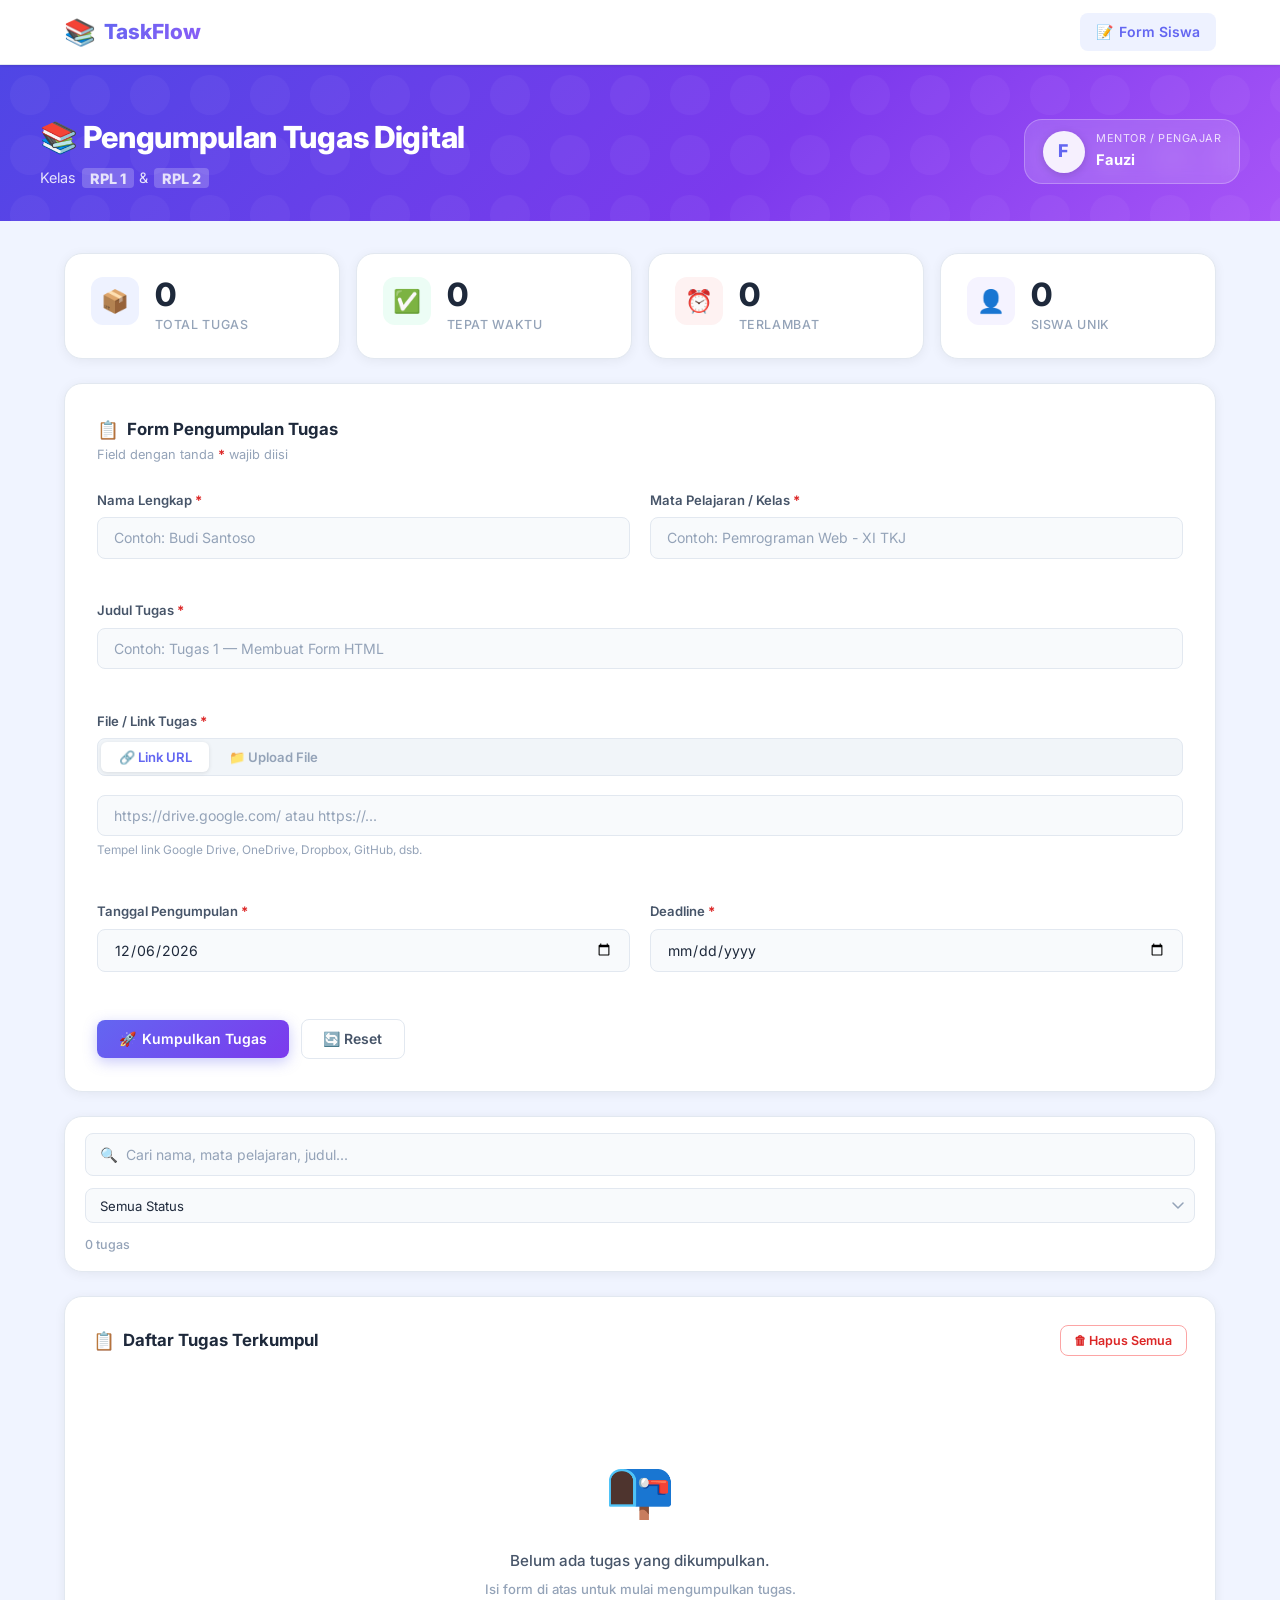
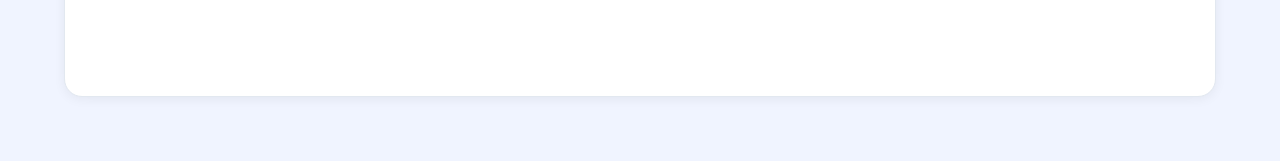
==== index.html @ 6d30ee7e "gas" ====
<!DOCTYPE html>
<html lang="id">
<head>
    <meta charset="UTF-8" />
    <meta http-equiv="X-UA-Compatible" content="IE=edge" />
    <meta name="viewport" content="width=device-width, initial-scale=1.0" />
    <title>TaskFlow — Pengumpulan Tugas RPL 1 &amp; RPL 2</title>
    <meta name="description" content="Sistem pengumpulan tugas digital Kelas RPL 1 dan RPL 2. Mentor: Fauzi." />
    <link rel="preconnect" href="https://fonts.googleapis.com" />
    <link rel="preconnect" href="https://fonts.gstatic.com" crossorigin />
    <link href="https://fonts.googleapis.com/css2?family=Inter:wght@400;500;600;700;800&display=swap" rel="stylesheet" />
    <link rel="stylesheet" href="style.css" />
</head>
<body>

    <!-- TOP NAVIGATION -->
    <nav class="topnav">
        <div class="topnav-inner">
            <a href="index.html" class="nav-logo">
                <span class="nav-logo-icon">📚</span>
                <span class="nav-logo-text">TaskFlow</span>
            </a>
            <div class="nav-links">
                <a href="index.html" class="nav-link active" id="navStudent">
                    📝 <span class="nav-text">Form Siswa</span>
                </a>
            </div>
        </div>
    </nav>

    <!-- PAGE HEADER -->
    <div class="page-header">
        <div class="page-header-inner">
            <div class="page-header-top">
                <div>
                    <h1>📚 Pengumpulan Tugas Digital</h1>
                    <p class="page-header-class">Kelas <strong>RPL 1</strong> &amp; <strong>RPL 2</strong></p>
                </div>
                <div class="mentor-chip">
                    <div class="mentor-avatar">F</div>
                    <div class="mentor-info">
                        <div class="mentor-label">Mentor / Pengajar</div>
                        <div class="mentor-name">Fauzi</div>
                    </div>
                </div>
            </div>
        </div>
    </div>

    <main class="container">

        <!-- SIGNATURE DISPLAY (if mentor has signed) -->
        <div class="sig-notice-card" id="sigNoticeCard" style="display:none;">
            <div class="sig-notice-left">
                <span class="sig-notice-icon">✍️</span>
                <div>
                    <div class="sig-notice-title">Tanda Tangan Mentor Tersedia</div>
                    <div class="sig-notice-sub">Fauzi — Mentor Kelas RPL 1 &amp; RPL 2</div>
                </div>
            </div>
            <button class="btn btn-outline btn-sm" id="btnViewSig">Lihat Tanda Tangan</button>
        </div>

        <!-- SIGNATURE MODAL (student view) -->
        <div class="modal-overlay" id="sigModalOverlay" aria-hidden="true">
            <div class="modal sig-modal">
                <div class="modal-icon">✍️</div>
                <h3>Tanda Tangan Mentor</h3>
                <p class="sig-mentor-label">Fauzi &mdash; Mentor Kelas RPL 1 &amp; RPL 2</p>
                <div class="sig-display-wrap">
                    <img id="sigDisplayImg" src="" alt="Tanda Tangan Fauzi" class="sig-display-img" />
                </div>
                <button class="btn btn-ghost" id="btnCloseSigModal" style="margin-top:1rem;">Tutup</button>
            </div>
        </div>

        <!-- STATS BAR -->
        <div class="stats-grid" id="statsGrid">
            <div class="stat-card blue">
                <div class="stat-icon-wrap">📦</div>
                <div class="stat-body">
                    <div class="stat-number" id="statTotal">0</div>
                    <div class="stat-label">Total Tugas</div>
                </div>
            </div>
            <div class="stat-card green">
                <div class="stat-icon-wrap">✅</div>
                <div class="stat-body">
                    <div class="stat-number" id="statTepat">0</div>
                    <div class="stat-label">Tepat Waktu</div>
                </div>
            </div>
            <div class="stat-card red">
                <div class="stat-icon-wrap">⏰</div>
                <div class="stat-body">
                    <div class="stat-number" id="statTerlambat">0</div>
                    <div class="stat-label">Terlambat</div>
                </div>
            </div>
            <div class="stat-card purple">
                <div class="stat-icon-wrap">👤</div>
                <div class="stat-body">
                    <div class="stat-number" id="statSiswa">0</div>
                    <div class="stat-label">Siswa Unik</div>
                </div>
            </div>
        </div>

        <!-- FORM SECTION -->
        <section class="card form-section">
            <div class="section-header">
                <div>
                    <h2 class="card-title"><span class="icon">📋</span> Form Pengumpulan Tugas</h2>
                    <p>Field dengan tanda <span class="required-mark">*</span> wajib diisi</p>
                </div>
            </div>

            <form id="taskForm" novalidate>
                <input type="hidden" id="editId" value="" />

                <div class="form-grid">
                    <div class="form-group">
                        <label for="inputName">Nama Lengkap <span class="required-mark">*</span></label>
                        <input type="text" id="inputName" placeholder="Contoh: Budi Santoso" autocomplete="off" />
                        <span class="field-error" id="errName"></span>
                    </div>
                    <div class="form-group">
                        <label for="inputSubject">Mata Pelajaran / Kelas <span class="required-mark">*</span></label>
                        <input type="text" id="inputSubject" placeholder="Contoh: Pemrograman Web - XI TKJ" autocomplete="off" />
                        <span class="field-error" id="errSubject"></span>
                    </div>
                    <div class="form-group span-2">
                        <label for="inputTitle">Judul Tugas <span class="required-mark">*</span></label>
                        <input type="text" id="inputTitle" placeholder="Contoh: Tugas 1 — Membuat Form HTML" autocomplete="off" />
                        <span class="field-error" id="errTitle"></span>
                    </div>
                    <div class="form-group span-2">
                        <label>File / Link Tugas <span class="required-mark">*</span></label>

                        <!-- Toggle: URL / Upload -->
                        <div class="submit-type-toggle">
                            <button type="button" class="type-btn active" id="typeBtnUrl" data-type="url">
                                🔗 Link URL
                            </button>
                            <button type="button" class="type-btn" id="typeBtnFile" data-type="file">
                                📁 Upload File
                            </button>
                        </div>

                        <!-- URL input -->
                        <div id="urlInputWrap">
                            <input type="url" id="inputLink" placeholder="https://drive.google.com/ atau https://..." autocomplete="off" />
                            <p class="input-hint">Tempel link Google Drive, OneDrive, Dropbox, GitHub, dsb.</p>
                        </div>

                        <!-- File Upload input -->
                        <div id="fileInputWrap" style="display:none;">
                            <div class="dropzone" id="dropzone">
                                <div class="dropzone-icon" id="dropzoneIcon">📂</div>
                                <div class="dropzone-text" id="dropzoneText">
                                    <strong>Klik untuk pilih file</strong> atau seret file ke sini
                                </div>
                                <div class="dropzone-sub" id="dropzoneSub">
                                    PDF, Word, Excel, PPT, gambar, ZIP &amp; lainnya • Maks. 4 MB
                                </div>
                                <input type="file" id="fileInput"
                                    accept=".pdf,.doc,.docx,.xls,.xlsx,.ppt,.pptx,.txt,.csv,.zip,.rar,.7z,.jpg,.jpeg,.png,.gif,.webp,.svg"
                                    style="display:none;" />
                            </div>
                            <!-- File preview card -->
                            <div class="file-preview" id="filePreview" style="display:none;">
                                <div class="file-prev-icon" id="filePrevIcon">📄</div>
                                <div class="file-prev-body">
                                    <div class="file-prev-name" id="filePrevName"></div>
                                    <div class="file-prev-meta" id="filePrevMeta"></div>
                                </div>
                                <button type="button" class="file-prev-remove" id="btnRemoveFile" title="Hapus file">✕</button>
                            </div>
                        </div>

                        <span class="field-error" id="errLink"></span>
                    </div>
                    <div class="form-group">
                        <label for="inputDate">Tanggal Pengumpulan <span class="required-mark">*</span></label>
                        <input type="date" id="inputDate" />
                        <span class="field-error" id="errDate"></span>
                    </div>
                    <div class="form-group">
                        <label for="inputDeadline">Deadline <span class="required-mark">*</span></label>
                        <input type="date" id="inputDeadline" />
                        <span class="field-error" id="errDeadline"></span>
                    </div>
                </div>

                <div class="form-actions">
                    <button type="submit" class="btn btn-primary" id="btnSubmit">
                        🚀 <span id="btnLabel">Kumpulkan Tugas</span>
                    </button>
                    <button type="button" class="btn btn-danger-outline" id="btnCancel" style="display:none;">
                        ✕ Batal Edit
                    </button>
                    <button type="reset" class="btn btn-ghost" id="btnReset">🔄 Reset</button>
                </div>
            </form>
        </section>

        <!-- SEARCH & FILTER -->
        <div class="search-filter-bar">
            <div class="search-wrapper">
                <span class="search-icon">🔍</span>
                <input type="text" id="searchInput" placeholder="Cari nama, mata pelajaran, judul..." />
                <button class="btn-clear" id="btnClearSearch">✕</button>
            </div>
            <select class="filter-select" id="filterStatus">
                <option value="">Semua Status</option>
                <option value="tepat">✅ Tepat Waktu</option>
                <option value="terlambat">⏰ Terlambat</option>
            </select>
            <span class="result-count" id="resultCount">0 tugas</span>
        </div>

        <!-- TASK LIST -->
        <section class="card" style="padding: 1.75rem;">
            <div class="section-header">
                <div>
                    <h2 class="card-title"><span class="icon">📋</span> Daftar Tugas Terkumpul</h2>
                </div>
                <div style="display:flex;gap:0.5rem;align-items:center;">
                    <button class="btn btn-danger-outline btn-sm" id="btnClearAll">🗑 Hapus Semua</button>
                </div>
            </div>

            <div class="table-wrapper">
                <table id="taskTable">
                    <thead>
                        <tr>
                            <th>#</th>
                            <th data-sort="name">Nama ↕</th>
                            <th data-sort="subject">Mata Pelajaran ↕</th>
                            <th data-sort="title">Judul Tugas</th>
                            <th>Link</th>
                            <th data-sort="date">Tgl. Kumpul ↕</th>
                            <th data-sort="deadline">Deadline ↕</th>
                            <th data-sort="status">Status ↕</th>
                            <th>Aksi</th>
                        </tr>
                    </thead>
                    <tbody id="taskBody"></tbody>
                </table>
                <div class="empty-state" id="emptyState" style="display:none;">
                    <div class="empty-icon">📭</div>
                    <p>Belum ada tugas yang dikumpulkan.</p>
                    <p class="empty-sub">Isi form di atas untuk mulai mengumpulkan tugas.</p>
                </div>
            </div>
        </section>

    </main>

    <!-- TOAST -->
    <div id="toastContainer" class="toast-container" role="alert" aria-live="polite"></div>

    <!-- MODAL DELETE -->
    <div class="modal-overlay" id="modalOverlay" aria-hidden="true">
        <div class="modal">
            <div class="modal-icon">⚠️</div>
            <h3>Konfirmasi Hapus</h3>
            <p id="modalMessage">Data ini akan dihapus permanen dan tidak bisa dikembalikan.</p>
            <div class="modal-actions">
                <button class="btn btn-danger" id="btnConfirmDelete">Ya, Hapus</button>
                <button class="btn btn-ghost" id="btnCancelDelete">Batal</button>
            </div>
        </div>
    </div>

    <script src="script.js"></script>
</body>
</html>
---- style.css ----
/* =============================================
   TaskFlow — style.css
   Professional Light Theme Design System
   ============================================= */

/* ---- CSS VARIABLES ---- */
:root {
    /* Backgrounds */
    --bg-base:        #f0f4ff;
    --bg-card:        #ffffff;
    --bg-card-hover:  #f8faff;
    --bg-sidebar:     #1e1b4b;

    /* Borders */
    --border:         #e2e8f0;
    --border-focus:   #6366f1;

    /* Accent */
    --accent:         #6366f1;
    --accent-light:   #818cf8;
    --accent-dark:    #4338ca;
    --accent-bg:      #eef2ff;
    --accent-glow:    rgba(99, 102, 241, 0.2);

    /* Semantic */
    --success:        #059669;
    --success-bg:     #ecfdf5;
    --success-border: #6ee7b7;
    --danger:         #dc2626;
    --danger-bg:      #fef2f2;
    --danger-border:  #fca5a5;
    --warning:        #d97706;
    --warning-bg:     #fffbeb;
    --warning-border: #fcd34d;
    --info:           #0284c7;
    --info-bg:        #eff6ff;

    /* Text */
    --text-primary:   #1e293b;
    --text-secondary: #475569;
    --text-muted:     #94a3b8;

    /* Radii */
    --radius-sm:  8px;
    --radius-md:  12px;
    --radius-lg:  18px;
    --radius-xl:  24px;

    /* Shadows */
    --shadow-sm:   0 1px 3px rgba(0,0,0,0.07), 0 1px 2px rgba(0,0,0,0.05);
    --shadow-md:   0 4px 16px rgba(99,102,241,0.08), 0 1px 4px rgba(0,0,0,0.06);
    --shadow-lg:   0 12px 40px rgba(99,102,241,0.12), 0 2px 8px rgba(0,0,0,0.06);
    --shadow-card: 0 2px 12px rgba(0,0,0,0.06);

    /* Transition */
    --transition: 0.22s cubic-bezier(0.4, 0, 0.2, 1);

    /* Font */
    --font: 'Inter', system-ui, sans-serif;
}

/* ---- RESET & BASE ---- */
*, *::before, *::after { box-sizing: border-box; margin: 0; padding: 0; }
html { scroll-behavior: smooth; }
body {
    font-family: var(--font);
    background: var(--bg-base);
    color: var(--text-primary);
    min-height: 100vh;
    overflow-x: hidden;
    line-height: 1.6;
}

/* =========================================
   SHARED NAV BAR
   ========================================= */
.topnav {
    background: #ffffff;
    border-bottom: 1px solid var(--border);
    box-shadow: var(--shadow-sm);
    position: sticky;
    top: 0;
    z-index: 100;
}
.topnav-inner {
    max-width: 1200px;
    margin: 0 auto;
    padding: 0 1.5rem;
    display: flex;
    align-items: center;
    justify-content: space-between;
    height: 64px;
}
.nav-logo {
    display: flex;
    align-items: center;
    gap: 0.5rem;
    text-decoration: none;
}
.nav-logo-icon { font-size: 1.6rem; }
.nav-logo-text {
    font-size: 1.3rem;
    font-weight: 800;
    background: linear-gradient(135deg, var(--accent), #8b5cf6);
    background-clip: text;
    -webkit-background-clip: text;
    -webkit-text-fill-color: transparent;
}
.nav-links { display: flex; gap: 0.25rem; }
.nav-link {
    display: inline-flex;
    align-items: center;
    gap: 0.4rem;
    padding: 0.5rem 1rem;
    border-radius: var(--radius-sm);
    font-size: 0.875rem;
    font-weight: 600;
    color: var(--text-secondary);
    text-decoration: none;
    transition: all var(--transition);
}
.nav-link:hover { background: var(--accent-bg); color: var(--accent); }
.nav-link.active { background: var(--accent-bg); color: var(--accent); }
.nav-badge {
    background: var(--accent);
    color: white;
    font-size: 0.65rem;
    font-weight: 700;
    padding: 0.1rem 0.4rem;
    border-radius: 99px;
    min-width: 18px;
    text-align: center;
}

/* =========================================
   PAGE HEADER
   ========================================= */
.page-header {
    background: linear-gradient(135deg, #4f46e5 0%, #7c3aed 60%, #a855f7 100%);
    padding: 3rem 1.5rem 2rem;
    color: white;
    position: relative;
    overflow: hidden;
}
.page-header::before {
    content: '';
    position: absolute;
    inset: 0;
    background: url("data:image/svg+xml,%3Csvg width='60' height='60' viewBox='0 0 60 60' xmlns='http://www.w3.org/2000/svg'%3E%3Cg fill='none' fill-rule='evenodd'%3E%3Cg fill='%23ffffff' fill-opacity='0.04'%3E%3Ccircle cx='30' cy='30' r='20'/%3E%3C/g%3E%3C/g%3E%3C/svg%3E");
    pointer-events: none;
}
.page-header-inner {
    max-width: 1200px;
    margin: 0 auto;
    position: relative;
    z-index: 1;
}
.page-header h1 {
    font-size: 1.9rem;
    font-weight: 800;
    margin-bottom: 0.3rem;
    letter-spacing: -0.3px;
}
.page-header p {
    opacity: 0.85;
    font-size: 0.9rem;
    font-weight: 400;
}

/* =========================================
   CONTAINER
   ========================================= */
.container {
    max-width: 1200px;
    margin: 0 auto;
    padding: 2rem 1.5rem 4rem;
    display: flex;
    flex-direction: column;
    gap: 1.5rem;
}

/* =========================================
   CARD
   ========================================= */
.card {
    background: var(--bg-card);
    border: 1px solid var(--border);
    border-radius: var(--radius-lg);
    box-shadow: var(--shadow-card);
    padding: 1.75rem;
    transition: box-shadow var(--transition);
}
.card:hover { box-shadow: var(--shadow-md); }

.card-header {
    display: flex;
    align-items: center;
    justify-content: space-between;
    flex-wrap: wrap;
    gap: 0.75rem;
    margin-bottom: 1.5rem;
}
.card-title {
    display: flex;
    align-items: center;
    gap: 0.5rem;
    font-size: 1rem;
    font-weight: 700;
    color: var(--text-primary);
}
.card-title .icon { font-size: 1.1rem; }
.card-subtitle {
    font-size: 0.78rem;
    color: var(--text-muted);
    margin-top: 0.1rem;
}

/* =========================================
   STATS CARDS
   ========================================= */
.stats-grid {
    display: grid;
    grid-template-columns: repeat(4, 1fr);
    gap: 1rem;
}
.stat-card {
    background: var(--bg-card);
    border: 1px solid var(--border);
    border-radius: var(--radius-lg);
    box-shadow: var(--shadow-card);
    padding: 1.4rem 1.6rem;
    display: flex;
    align-items: flex-start;
    gap: 1rem;
    transition: all var(--transition);
    position: relative;
    overflow: hidden;
}
.stat-card::after {
    content: '';
    position: absolute;
    bottom: 0; left: 0; right: 0;
    height: 3px;
    background: var(--card-accent-color, var(--accent));
    transform: scaleX(0);
    transition: transform var(--transition);
    transform-origin: left;
}
.stat-card:hover { box-shadow: var(--shadow-md); transform: translateY(-2px); }
.stat-card:hover::after { transform: scaleX(1); }

.stat-icon-wrap {
    width: 48px; height: 48px;
    border-radius: var(--radius-md);
    display: flex;
    align-items: center;
    justify-content: center;
    font-size: 1.4rem;
    flex-shrink: 0;
    background: var(--card-icon-bg, var(--accent-bg));
}
.stat-body { flex: 1; min-width: 0; }
.stat-number {
    font-size: 2rem;
    font-weight: 800;
    line-height: 1.1;
    color: var(--text-primary);
}
.stat-label {
    font-size: 0.78rem;
    color: var(--text-muted);
    font-weight: 500;
    text-transform: uppercase;
    letter-spacing: 0.05em;
    margin-top: 0.2rem;
}
.stat-trend {
    font-size: 0.75rem;
    font-weight: 600;
    margin-top: 0.3rem;
}
.stat-trend.up { color: var(--success); }
.stat-trend.down { color: var(--danger); }

/* Stat card color variants */
.stat-card.blue   { --card-accent-color: #6366f1; --card-icon-bg: #eef2ff; }
.stat-card.green  { --card-accent-color: #059669; --card-icon-bg: #ecfdf5; }
.stat-card.red    { --card-accent-color: #dc2626; --card-icon-bg: #fef2f2; }
.stat-card.purple { --card-accent-color: #7c3aed; --card-icon-bg: #f5f3ff; }

/* =========================================
   SECTION HEADER
   ========================================= */
.section-header {
    display: flex;
    align-items: center;
    justify-content: space-between;
    flex-wrap: wrap;
    gap: 0.5rem;
    margin-bottom: 1.5rem;
}
.section-header h2 {
    font-size: 1.05rem;
    font-weight: 700;
    color: var(--text-primary);
}
.section-header p {
    font-size: 0.8rem;
    color: var(--text-muted);
    margin-top: 0.1rem;
}
.required-mark { color: var(--danger); font-weight: 700; }

/* =========================================
   FORM
   ========================================= */
.form-section { padding: 2rem; }

.form-grid {
    display: grid;
    grid-template-columns: 1fr 1fr;
    gap: 1.2rem;
}
.form-group {
    display: flex;
    flex-direction: column;
    gap: 0.4rem;
}
.form-group.span-2 { grid-column: span 2; }

label {
    font-size: 0.82rem;
    font-weight: 600;
    color: var(--text-secondary);
}

input[type="text"],
input[type="url"],
input[type="date"],
select,
textarea {
    width: 100%;
    background: #f8fafc;
    border: 1.5px solid var(--border);
    border-radius: var(--radius-sm);
    padding: 0.7rem 1rem;
    color: var(--text-primary);
    font-family: var(--font);
    font-size: 0.88rem;
    outline: none;
    transition: border-color var(--transition), box-shadow var(--transition), background var(--transition);
}
input[type="date"] { color-scheme: light; }
input::placeholder, textarea::placeholder { color: var(--text-muted); }
input:focus, select:focus, textarea:focus {
    border-color: var(--border-focus);
    box-shadow: 0 0 0 3px var(--accent-glow);
    background: #fff;
}
input.input-error {
    border-color: var(--danger) !important;
    box-shadow: 0 0 0 3px rgba(220, 38, 38, 0.12) !important;
}
.field-error {
    font-size: 0.76rem;
    color: var(--danger);
    min-height: 1rem;
    font-weight: 500;
}
select {
    appearance: none;
    background-image: url("data:image/svg+xml,%3Csvg xmlns='http://www.w3.org/2000/svg' width='12' height='8' viewBox='0 0 12 8'%3E%3Cpath d='M1 1l5 5 5-5' stroke='%2394a3b8' stroke-width='1.5' fill='none' stroke-linecap='round' stroke-linejoin='round'/%3E%3C/svg%3E");
    background-repeat: no-repeat;
    background-position: right 12px center;
    padding-right: 2.2rem;
    cursor: pointer;
}

.form-actions {
    display: flex;
    align-items: center;
    gap: 0.75rem;
    margin-top: 1.5rem;
    flex-wrap: wrap;
}

/* =========================================
   BUTTONS
   ========================================= */
.btn {
    display: inline-flex;
    align-items: center;
    gap: 0.4rem;
    padding: 0.68rem 1.35rem;
    border: none;
    border-radius: var(--radius-sm);
    font-family: var(--font);
    font-size: 0.875rem;
    font-weight: 600;
    cursor: pointer;
    transition: all var(--transition);
    user-select: none;
    white-space: nowrap;
    text-decoration: none;
}
.btn:active { transform: scale(0.97); }

.btn-primary {
    background: linear-gradient(135deg, var(--accent), #7c3aed);
    color: #fff;
    box-shadow: 0 4px 14px rgba(99,102,241,0.35);
}
.btn-primary:hover {
    box-shadow: 0 6px 24px rgba(99,102,241,0.5);
    transform: translateY(-1px);
}
.btn-secondary {
    background: var(--bg-card);
    color: var(--text-secondary);
    border: 1.5px solid var(--border);
}
.btn-secondary:hover { background: #f1f5f9; color: var(--text-primary); }

.btn-success {
    background: linear-gradient(135deg, var(--success), #047857);
    color: #fff;
    box-shadow: 0 4px 14px rgba(5,150,105,0.3);
}
.btn-success:hover { box-shadow: 0 6px 22px rgba(5,150,105,0.45); transform: translateY(-1px); }

.btn-danger {
    background: linear-gradient(135deg, var(--danger), #b91c1c);
    color: #fff;
    box-shadow: 0 4px 14px rgba(220,38,38,0.3);
}
.btn-danger:hover { box-shadow: 0 6px 22px rgba(220,38,38,0.45); transform: translateY(-1px); }

.btn-danger-outline {
    background: transparent;
    color: var(--danger);
    border: 1.5px solid var(--danger-border);
}
.btn-danger-outline:hover { background: var(--danger-bg); }

.btn-outline {
    background: transparent;
    color: var(--accent);
    border: 1.5px solid rgba(99,102,241,0.4);
}
.btn-outline:hover { background: var(--accent-bg); }

.btn-ghost {
    background: transparent;
    color: var(--text-secondary);
    border: 1.5px solid var(--border);
}
.btn-ghost:hover { background: #f1f5f9; }

.btn-sm { padding: 0.42rem 0.85rem; font-size: 0.78rem; }
.btn-xs { padding: 0.3rem 0.65rem; font-size: 0.72rem; }
.btn-icon-only {
    width: 34px; height: 34px;
    padding: 0;
    justify-content: center;
    border-radius: var(--radius-sm);
}

/* =========================================
   SEARCH & FILTER BAR
   ========================================= */
.search-filter-bar {
    background: var(--bg-card);
    border: 1px solid var(--border);
    border-radius: var(--radius-lg);
    box-shadow: var(--shadow-card);
    padding: 1rem 1.25rem;
    display: flex;
    gap: 0.75rem;
    align-items: center;
    flex-wrap: wrap;
}
.search-wrapper {
    flex: 1;
    display: flex;
    align-items: center;
    gap: 0.5rem;
    background: #f8fafc;
    border: 1.5px solid var(--border);
    border-radius: var(--radius-sm);
    padding: 0.55rem 0.85rem;
    transition: border-color var(--transition), box-shadow var(--transition);
    min-width: 200px;
}
.search-wrapper:focus-within {
    border-color: var(--border-focus);
    box-shadow: 0 0 0 3px var(--accent-glow);
    background: #fff;
}
.search-icon { font-size: 0.9rem; color: var(--text-muted); flex-shrink: 0; }
#searchInput {
    background: transparent;
    border: none;
    box-shadow: none;
    padding: 0;
    font-size: 0.875rem;
    flex: 1;
    min-width: 0;
}
#searchInput:focus { border: none; box-shadow: none; background: transparent; }
.btn-clear {
    background: none;
    border: none;
    color: var(--text-muted);
    font-size: 0.8rem;
    cursor: pointer;
    padding: 0.15rem 0.35rem;
    border-radius: 4px;
    transition: color var(--transition);
    display: none;
}
.btn-clear:hover { color: var(--text-primary); }
.filter-select {
    background: #f8fafc;
    border: 1.5px solid var(--border);
    border-radius: var(--radius-sm);
    padding: 0.55rem 2rem 0.55rem 0.85rem;
    font-size: 0.82rem;
    font-family: var(--font);
    color: var(--text-primary);
    cursor: pointer;
    min-width: 160px;
    outline: none;
    transition: border-color var(--transition);
    appearance: none;
    background-image: url("data:image/svg+xml,%3Csvg xmlns='http://www.w3.org/2000/svg' width='12' height='8' viewBox='0 0 12 8'%3E%3Cpath d='M1 1l5 5 5-5' stroke='%2394a3b8' stroke-width='1.5' fill='none' stroke-linecap='round' stroke-linejoin='round'/%3E%3C/svg%3E");
    background-repeat: no-repeat;
    background-position: right 10px center;
}
.filter-select:focus { border-color: var(--border-focus); box-shadow: 0 0 0 3px var(--accent-glow); }

/* =========================================
   TABLE
   ========================================= */
.table-wrapper { overflow-x: auto; border-radius: var(--radius-md); }
table { width: 100%; border-collapse: collapse; font-size: 0.85rem; }
thead tr { background: #f8fafc; border-bottom: 2px solid var(--border); }
th {
    padding: 0.85rem 1rem;
    text-align: left;
    font-weight: 600;
    font-size: 0.73rem;
    text-transform: uppercase;
    letter-spacing: 0.06em;
    color: var(--text-muted);
    white-space: nowrap;
    cursor: pointer;
    user-select: none;
}
th:hover { color: var(--text-secondary); }
th.sort-asc::after { content: ' ↑'; color: var(--accent); }
th.sort-desc::after { content: ' ↓'; color: var(--accent); }
td {
    padding: 0.875rem 1rem;
    color: var(--text-primary);
    border-bottom: 1px solid #f1f5f9;
    vertical-align: middle;
}
tbody tr { transition: background var(--transition); }
tbody tr:hover { background: #f8faff; }
tbody tr:last-child td { border-bottom: none; }
.row-num { color: var(--text-muted); font-weight: 600; font-size: 0.78rem; }

/* =========================================
   BADGES
   ========================================= */
.badge {
    display: inline-flex;
    align-items: center;
    gap: 0.25rem;
    padding: 0.25rem 0.65rem;
    border-radius: 99px;
    font-size: 0.71rem;
    font-weight: 700;
    text-transform: uppercase;
    letter-spacing: 0.04em;
    white-space: nowrap;
}
.badge-tepat    { background: var(--success-bg); color: var(--success);  border: 1px solid var(--success-border); }
.badge-terlambat{ background: var(--danger-bg);  color: var(--danger);   border: 1px solid var(--danger-border); }
.badge-info     { background: var(--info-bg);    color: var(--info);     border: 1px solid #bae6fd; }
.badge-warning  { background: var(--warning-bg); color: var(--warning);  border: 1px solid var(--warning-border); }
.badge-neutral  { background: #f1f5f9;            color: var(--text-muted); border: 1px solid var(--border); }

/* =========================================
   ACTION BUTTONS IN TABLE
   ========================================= */
.action-group { display: flex; gap: 0.35rem; }
.btn-edit {
    border: 1.5px solid rgba(99,102,241,0.3);
    border-radius: var(--radius-sm);
    padding: 0.32rem 0.62rem;
    font-size: 0.75rem;
    font-family: var(--font);
    font-weight: 600;
    cursor: pointer;
    background: var(--accent-bg);
    color: var(--accent);
    transition: all var(--transition);
}
.btn-edit:hover { background: var(--accent); color: white; transform: translateY(-1px); }
.btn-delete {
    border: 1.5px solid var(--danger-border);
    border-radius: var(--radius-sm);
    padding: 0.32rem 0.62rem;
    font-size: 0.75rem;
    font-family: var(--font);
    font-weight: 600;
    cursor: pointer;
    background: var(--danger-bg);
    color: var(--danger);
    transition: all var(--transition);
}
.btn-delete:hover { background: var(--danger); color: white; transform: translateY(-1px); }

/* =========================================
   TASK LINK
   ========================================= */
.task-link {
    color: var(--accent);
    text-decoration: none;
    font-weight: 600;
    font-size: 0.8rem;
    display: inline-flex;
    align-items: center;
    gap: 0.2rem;
    transition: color var(--transition);
}
.task-link:hover { color: var(--accent-dark); text-decoration: underline; }

/* =========================================
   EMPTY STATE
   ========================================= */
.empty-state {
    text-align: center;
    padding: 4rem 2rem;
    color: var(--text-muted);
}
.empty-icon { font-size: 3.5rem; margin-bottom: 1rem; }
.empty-state p { font-size: 0.95rem; font-weight: 500; margin-bottom: 0.3rem; color: var(--text-secondary); }
.empty-sub  { font-size: 0.82rem !important; color: var(--text-muted) !important; }

/* =========================================
   TOAST
   ========================================= */
.toast-container {
    position: fixed;
    bottom: 1.5rem;
    right: 1.5rem;
    display: flex;
    flex-direction: column;
    gap: 0.5rem;
    z-index: 9999;
    pointer-events: none;
}
.toast {
    display: flex;
    align-items: center;
    gap: 0.75rem;
    padding: 0.85rem 1.2rem;
    border-radius: var(--radius-md);
    font-size: 0.86rem;
    font-weight: 500;
    color: var(--text-primary);
    background: white;
    border: 1px solid var(--border);
    box-shadow: var(--shadow-lg);
    pointer-events: all;
    animation: slideInRight 0.3s cubic-bezier(0.34, 1.56, 0.64, 1) forwards;
    min-width: 260px;
    max-width: 340px;
}
.toast.hide { animation: slideOutRight 0.25s ease-in forwards; }
.toast-success { border-left: 4px solid var(--success); }
.toast-error   { border-left: 4px solid var(--danger); }
.toast-info    { border-left: 4px solid var(--accent); }
.toast-icon    { font-size: 1.1rem; flex-shrink: 0; }

@keyframes slideInRight {
    from { opacity: 0; transform: translateX(100px) scale(0.95); }
    to   { opacity: 1; transform: translateX(0) scale(1); }
}
@keyframes slideOutRight {
    from { opacity: 1; transform: translateX(0); }
    to   { opacity: 0; transform: translateX(100px); }
}

/* =========================================
   MODAL
   ========================================= */
.modal-overlay {
    position: fixed;
    inset: 0;
    background: rgba(15,23,42,0.45);
    backdrop-filter: blur(4px);
    display: flex;
    align-items: center;
    justify-content: center;
    z-index: 8000;
    opacity: 0;
    pointer-events: none;
    transition: opacity var(--transition);
}
.modal-overlay.active { opacity: 1; pointer-events: all; }
.modal {
    background: white;
    border: 1px solid var(--border);
    box-shadow: var(--shadow-lg);
    border-radius: var(--radius-xl);
    padding: 2.25rem 2rem;
    max-width: 420px;
    width: 90%;
    text-align: center;
    animation: modalPop 0.28s cubic-bezier(0.34, 1.56, 0.64, 1) forwards;
}
@keyframes modalPop {
    from { transform: scale(0.88); opacity: 0; }
    to   { transform: scale(1); opacity: 1; }
}
.modal-icon { font-size: 2.8rem; margin-bottom: 1rem; }
.modal h3 { font-size: 1.2rem; font-weight: 700; margin-bottom: 0.5rem; }
.modal p { font-size: 0.875rem; color: var(--text-secondary); margin-bottom: 1.5rem; }
.modal-actions { display: flex; gap: 0.75rem; justify-content: center; }

/* =========================================
   PROGRESS BAR
   ========================================= */
.progress-bar-wrap {
    width: 100%;
    background: #f1f5f9;
    border-radius: 99px;
    height: 8px;
    overflow: hidden;
}
.progress-bar-fill {
    height: 100%;
    border-radius: 99px;
    background: linear-gradient(90deg, var(--accent), #7c3aed);
    transition: width 0.8s cubic-bezier(0.4, 0, 0.2, 1);
}
.progress-label {
    display: flex;
    justify-content: space-between;
    font-size: 0.75rem;
    color: var(--text-muted);
    margin-top: 0.4rem;
}

/* =========================================
   CHART (CSS Bar)
   ========================================= */
.bar-chart { display: flex; flex-direction: column; gap: 0.7rem; }
.bar-item {
    display: grid;
    grid-template-columns: 140px 1fr 40px;
    gap: 0.75rem;
    align-items: center;
}
.bar-label {
    font-size: 0.78rem;
    font-weight: 500;
    color: var(--text-secondary);
    white-space: nowrap;
    overflow: hidden;
    text-overflow: ellipsis;
}
.bar-track {
    background: #f1f5f9;
    border-radius: 99px;
    height: 10px;
    overflow: hidden;
}
.bar-fill {
    height: 100%;
    border-radius: 99px;
    background: linear-gradient(90deg, var(--accent), #8b5cf6);
    transition: width 0.8s cubic-bezier(0.4, 0, 0.2, 1);
    min-width: 4px;
}
.bar-value {
    font-size: 0.78rem;
    font-weight: 700;
    color: var(--text-secondary);
    text-align: right;
}

/* =========================================
   DONUT CHART (SVG)
   ========================================= */
.donut-wrap {
    display: flex;
    align-items: center;
    gap: 1.5rem;
    flex-wrap: wrap;
}
.donut-legend { display: flex; flex-direction: column; gap: 0.6rem; }
.legend-item  { display: flex; align-items: center; gap: 0.5rem; font-size: 0.82rem; }
.legend-dot { width: 10px; height: 10px; border-radius: 50%; flex-shrink: 0; }
.legend-label { color: var(--text-secondary); }
.legend-value { font-weight: 700; color: var(--text-primary); margin-left: auto; padding-left: 1rem; }

/* =========================================
   STUDENT STATUS LIST
   ========================================= */
.student-list { display: flex; flex-direction: column; gap: 0.5rem; }
.student-item {
    display: flex;
    align-items: center;
    gap: 0.75rem;
    padding: 0.7rem 0.85rem;
    border-radius: var(--radius-sm);
    border: 1px solid var(--border);
    background: #f8fafc;
    font-size: 0.85rem;
    transition: all var(--transition);
}
.student-item:hover { background: #fff; box-shadow: var(--shadow-sm); }
.student-avatar {
    width: 34px; height: 34px;
    border-radius: 50%;
    background: linear-gradient(135deg, var(--accent), #7c3aed);
    display: flex;
    align-items: center;
    justify-content: center;
    color: white;
    font-size: 0.75rem;
    font-weight: 700;
    flex-shrink: 0;
}
.student-name { font-weight: 600; color: var(--text-primary); flex: 1; }
.student-subject { font-size: 0.75rem; color: var(--text-muted); }

/* =========================================
   RESULT COUNT & UTILS
   ========================================= */
.result-count { font-size: 0.78rem; color: var(--text-muted); font-weight: 500; }
.text-muted   { color: var(--text-muted); font-size: 0.8rem; }
.fw-bold      { font-weight: 700; }
.text-accent  { color: var(--accent); }
.text-success { color: var(--success); }
.text-danger  { color: var(--danger); }

/* divider */
.divider { border: none; border-top: 1px solid var(--border); margin: 0; }

/* =========================================
   PAGE HEADER EXTRAS
   ========================================= */
.page-header-top {
    display: flex;
    align-items: center;
    justify-content: space-between;
    gap: 1.5rem;
    flex-wrap: wrap;
}
.page-header-class {
    font-size: 1rem;
    margin-top: 0.3rem;
    opacity: 0.9;
}
.page-header-class strong {
    font-weight: 800;
    background: rgba(255,255,255,0.25);
    padding: 0.1rem 0.5rem;
    border-radius: 4px;
    margin: 0 0.1rem;
}

/* =========================================
   MENTOR CHIP
   ========================================= */
.mentor-chip {
    display: flex;
    align-items: center;
    gap: 0.75rem;
    background: rgba(255,255,255,0.15);
    border: 1px solid rgba(255,255,255,0.25);
    border-radius: var(--radius-lg);
    padding: 0.65rem 1.1rem;
    backdrop-filter: blur(8px);
    flex-shrink: 0;
}
.mentor-avatar {
    width: 42px; height: 42px;
    border-radius: 50%;
    background: rgba(255,255,255,0.9);
    color: var(--accent);
    font-size: 1.1rem;
    font-weight: 800;
    display: flex;
    align-items: center;
    justify-content: center;
    flex-shrink: 0;
    box-shadow: 0 2px 8px rgba(0,0,0,0.15);
}
.mentor-info { display: flex; flex-direction: column; gap: 0.05rem; }
.mentor-label { font-size: 0.68rem; opacity: 0.8; text-transform: uppercase; letter-spacing: 0.05em; }
.mentor-name  { font-size: 0.92rem; font-weight: 700; }

/* =========================================
   SIGNATURE CANVAS
   ========================================= */
.sig-card { overflow: hidden; }

.sig-status-pill {
    padding: 0.28rem 0.75rem;
    border-radius: 99px;
    font-size: 0.72rem;
    font-weight: 700;
    background: #f1f5f9;
    color: var(--text-muted);
    border: 1px solid var(--border);
    text-transform: uppercase;
    letter-spacing: 0.04em;
    transition: all var(--transition);
}
.sig-status-pill.saved {
    background: var(--success-bg);
    color: var(--success);
    border-color: var(--success-border);
}

.sig-canvas-area { display: flex; flex-direction: column; gap: 1rem; }

.sig-tools {
    display: flex;
    align-items: center;
    gap: 1.5rem;
    flex-wrap: wrap;
    padding: 0.75rem 1rem;
    background: #f8fafc;
    border: 1px solid var(--border);
    border-radius: var(--radius-md);
}
.sig-tool-group { display: flex; align-items: center; gap: 0.5rem; }
.sig-tool-label {
    font-size: 0.75rem;
    font-weight: 600;
    color: var(--text-muted);
    text-transform: uppercase;
    letter-spacing: 0.04em;
    white-space: nowrap;
}

.sig-color-btn {
    width: 26px; height: 26px;
    border-radius: 50%;
    border: 2px solid transparent;
    cursor: pointer;
    transition: all var(--transition);
    flex-shrink: 0;
}
.sig-color-btn:hover { transform: scale(1.15); }
.sig-color-btn.active { border-color: white; box-shadow: 0 0 0 2px var(--accent); transform: scale(1.15); }

.sig-size-btn {
    width: 34px; height: 34px;
    border-radius: var(--radius-sm);
    border: 1.5px solid var(--border);
    background: white;
    cursor: pointer;
    display: flex;
    align-items: center;
    justify-content: center;
    color: var(--text-secondary);
    transition: all var(--transition);
}
.sig-size-btn:hover { border-color: var(--accent); color: var(--accent); }
.sig-size-btn.active { border-color: var(--accent); background: var(--accent-bg); color: var(--accent); }

.sig-canvas-wrap {
    position: relative;
    border: 2px solid var(--border);
    border-radius: var(--radius-md);
    overflow: hidden;
    background:
        linear-gradient(#e8eef8 1px, transparent 1px),
        linear-gradient(90deg, #e8eef8 1px, transparent 1px);
    background-size: 28px 28px;
    background-color: #f8fbff;
    cursor: crosshair;
    user-select: none;
    touch-action: none;
}
.sig-canvas-wrap:active { border-color: var(--accent); }
#sigCanvas {
    display: block;
    width: 100%;
    height: auto;
    max-height: 220px;
}
.sig-canvas-hint {
    position: absolute;
    bottom: 10px;
    right: 14px;
    font-size: 0.72rem;
    color: var(--text-muted);
    pointer-events: none;
    opacity: 0.6;
    font-style: italic;
}

.sig-saved-preview {
    border: 1.5px solid var(--success-border);
    background: var(--success-bg);
    border-radius: var(--radius-md);
    padding: 1rem;
}
.sig-preview-label {
    font-size: 0.78rem;
    font-weight: 600;
    color: var(--success);
    margin-bottom: 0.75rem;
}
.sig-preview-img {
    max-height: 80px;
    border-radius: var(--radius-sm);
    background: white;
    padding: 6px;
    border: 1px solid var(--border);
    display: block;
}

/* =========================================
   STUDENT — SIGNATURE NOTICE CARD
   ========================================= */
.sig-notice-card {
    background: linear-gradient(135deg, #eef2ff, #f5f3ff);
    border: 1.5px solid rgba(99,102,241,0.25);
    border-radius: var(--radius-lg);
    padding: 1.1rem 1.5rem;
    display: flex;
    align-items: center;
    justify-content: space-between;
    gap: 1rem;
    flex-wrap: wrap;
    box-shadow: 0 2px 10px rgba(99,102,241,0.1);
}
.sig-notice-left { display: flex; align-items: center; gap: 0.75rem; }
.sig-notice-icon { font-size: 1.8rem; }
.sig-notice-title { font-size: 0.9rem; font-weight: 700; color: var(--text-primary); }
.sig-notice-sub   { font-size: 0.78rem; color: var(--text-muted); margin-top: 0.1rem; }

/* Sig modal extras */
.sig-modal { max-width: 480px !important; }
.sig-mentor-label { font-size: 0.82rem; color: var(--text-muted); margin-bottom: 1rem !important; }
.sig-display-wrap {
    background: #f8fbff;
    border: 1.5px solid var(--border);
    border-radius: var(--radius-md);
    padding: 1.25rem;
    min-height: 120px;
    display: flex;
    align-items: center;
    justify-content: center;
}
.sig-display-img {
    max-width: 100%;
    max-height: 150px;
    display: block;
}

/* =========================================
   SUBMIT TYPE TOGGLE (URL / File)
   ========================================= */
.submit-type-toggle {
    display: inline-flex;
    background: #f1f5f9;
    border-radius: var(--radius-sm);
    padding: 3px;
    gap: 2px;
    margin-bottom: 0.75rem;
    border: 1px solid var(--border);
}
.type-btn {
    padding: 0.45rem 1.1rem;
    border: none;
    border-radius: calc(var(--radius-sm) - 2px);
    font-family: var(--font);
    font-size: 0.82rem;
    font-weight: 600;
    cursor: pointer;
    color: var(--text-muted);
    background: transparent;
    transition: all var(--transition);
    white-space: nowrap;
}
.type-btn.active {
    background: white;
    color: var(--accent);
    box-shadow: 0 1px 4px rgba(0,0,0,0.1);
}
.type-btn:hover:not(.active) {
    color: var(--text-secondary);
    background: rgba(255,255,255,0.6);
}

/* =========================================
   DROPZONE
   ========================================= */
.dropzone {
    border: 2px dashed var(--border);
    border-radius: var(--radius-md);
    background: #f8fafc;
    padding: 2rem 1.5rem;
    text-align: center;
    cursor: pointer;
    transition: all var(--transition);
    position: relative;
}
.dropzone:hover,
.dropzone.drag-over {
    border-color: var(--accent);
    background: var(--accent-bg);
}
.dropzone.drag-over {
    box-shadow: 0 0 0 3px var(--accent-glow);
    transform: scale(1.01);
}
.dropzone-icon {
    font-size: 2.5rem;
    margin-bottom: 0.5rem;
    transition: transform var(--transition);
}
.dropzone:hover .dropzone-icon,
.dropzone.drag-over .dropzone-icon {
    transform: translateY(-3px) scale(1.1);
}
.dropzone-text {
    font-size: 0.875rem;
    color: var(--text-secondary);
    margin-bottom: 0.3rem;
}
.dropzone-text strong {
    color: var(--accent);
}
.dropzone-sub {
    font-size: 0.75rem;
    color: var(--text-muted);
}

/* =========================================
   FILE PREVIEW CARD
   ========================================= */
.file-preview {
    display: flex;
    align-items: center;
    gap: 0.85rem;
    padding: 0.85rem 1rem;
    border: 1.5px solid var(--success-border);
    border-radius: var(--radius-md);
    background: var(--success-bg);
    margin-top: 0.5rem;
}
.file-prev-icon {
    font-size: 2rem;
    flex-shrink: 0;
    line-height: 1;
}
.file-prev-body { flex: 1; min-width: 0; }
.file-prev-name {
    font-size: 0.875rem;
    font-weight: 600;
    color: var(--text-primary);
    white-space: nowrap;
    overflow: hidden;
    text-overflow: ellipsis;
}
.file-prev-meta {
    font-size: 0.75rem;
    color: var(--text-muted);
    margin-top: 0.15rem;
}
.file-prev-remove {
    background: var(--danger-bg);
    border: 1px solid var(--danger-border);
    color: var(--danger);
    border-radius: var(--radius-sm);
    width: 28px; height: 28px;
    display: flex; align-items: center; justify-content: center;
    font-size: 0.8rem;
    cursor: pointer;
    flex-shrink: 0;
    transition: all var(--transition);
}
.file-prev-remove:hover { background: var(--danger); color: white; }

/* =========================================
   INPUT HINT
   ========================================= */
.input-hint {
    font-size: 0.74rem;
    color: var(--text-muted);
    margin-top: 0.3rem;
}

/* =========================================
   FILE TYPE BADGE IN TABLE
   ========================================= */
.file-type-badge {
    display: inline-flex;
    align-items: center;
    gap: 0.3rem;
    font-size: 0.72rem;
    font-weight: 700;
    padding: 0.18rem 0.55rem;
    border-radius: 4px;
    text-transform: uppercase;
    letter-spacing: 0.04em;
    white-space: nowrap;
}
.ftype-pdf   { background: #fee2e2; color: #b91c1c; }
.ftype-doc   { background: #dbeafe; color: #1d4ed8; }
.ftype-xls   { background: #dcfce7; color: #15803d; }
.ftype-ppt   { background: #ffedd5; color: #c2410c; }
.ftype-img   { background: #fce7f3; color: #be185d; }
.ftype-zip   { background: #fef3c7; color: #92400e; }
.ftype-txt   { background: #f1f5f9; color: #475569; }
.ftype-link  { background: #eef2ff; color: #4338ca; }
.ftype-other { background: #f1f5f9; color: #64748b; }

/* =========================================
   RESPONSIVE
   ========================================= */
@media (max-width: 900px) {
    .stats-grid { grid-template-columns: repeat(2, 1fr); }
}
@media (max-width: 768px) {
    .container { padding: 1.5rem 1rem 3rem; }
    .card { padding: 1.25rem; }
    .form-grid { grid-template-columns: 1fr; }
    .form-group.span-2 { grid-column: span 1; }
    .section-header { flex-direction: column; align-items: flex-start; }
    th, td { padding: 0.7rem 0.65rem; }
    .bar-item { grid-template-columns: 90px 1fr 34px; }
}
@media (max-width: 600px) {
    .stats-grid { grid-template-columns: 1fr 1fr; }
    .page-header h1 { font-size: 1.4rem; }
    .search-filter-bar { flex-direction: column; align-items: stretch; }
    .search-wrapper { min-width: 0; }
    .filter-select { min-width: 0; }
    .topnav-inner { height: 56px; }
    .nav-link span.nav-text { display: none; }
}
@media (max-width: 420px) {
    .stats-grid { grid-template-columns: 1fr; }
    .form-actions { flex-direction: column; width: 100%; }
    .form-actions .btn { width: 100%; justify-content: center; }
}
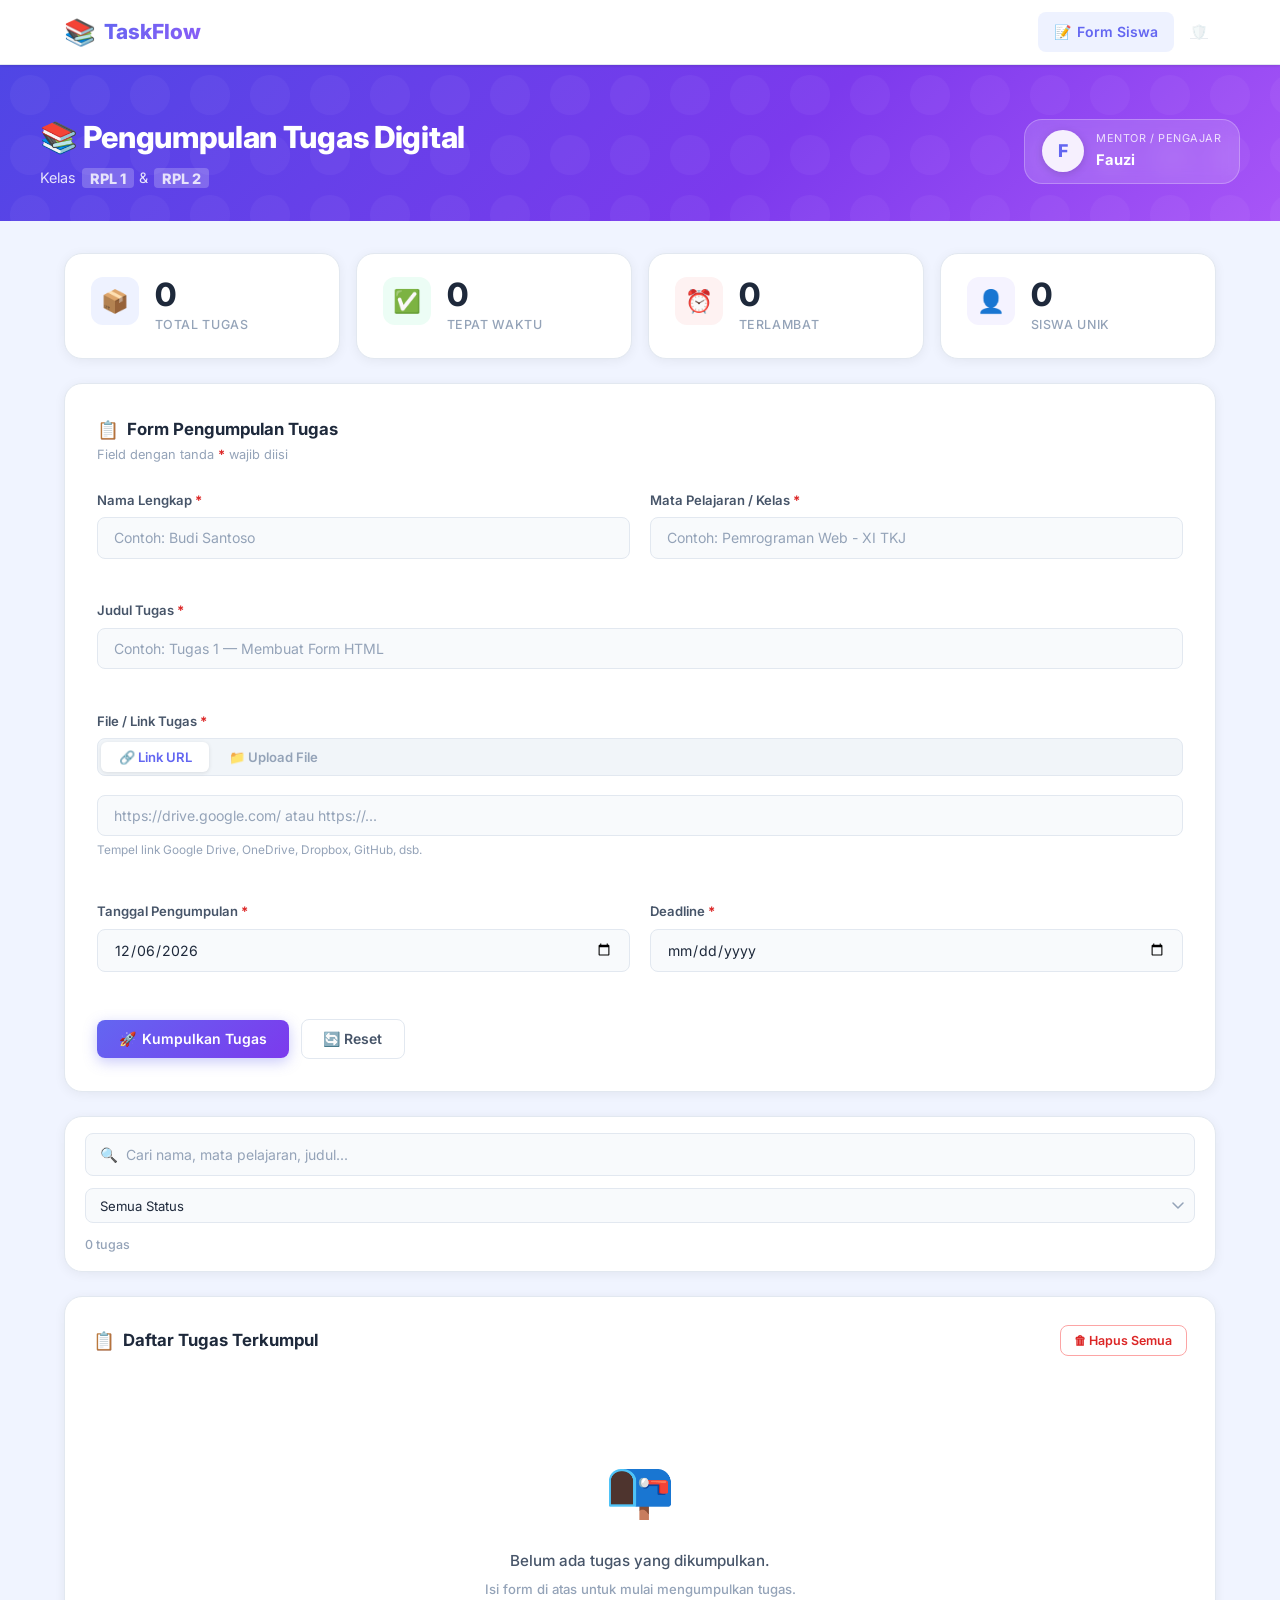
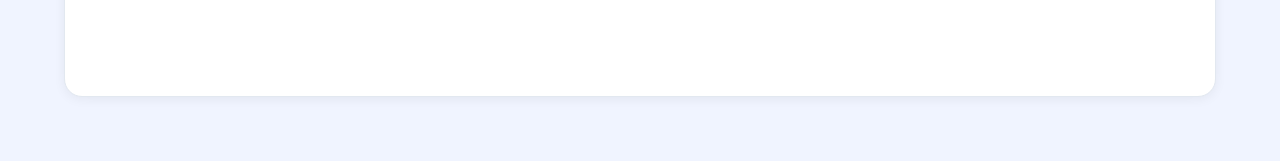
==== commit a099e531: "add ikon" ====
--- a/index.html
+++ b/index.html
@@ -24,6 +24,8 @@
                 <a href="index.html" class="nav-link active" id="navStudent">
                     📝 <span class="nav-text">Form Siswa</span>
                 </a>
+                <!-- Tombol Tersembunyi Admin (Faint opacity) -->
+                <a href="admin.html" id="secretAdminBtn" class="secret-admin-btn" title="Akses Admin" aria-label="Akses Admin">🛡️</a>
             </div>
         </div>
     </nav>
--- a/style.css
+++ b/style.css
@@ -121,6 +121,27 @@
 }
 .nav-link:hover { background: var(--accent-bg); color: var(--accent); }
 .nav-link.active { background: var(--accent-bg); color: var(--accent); }
+.secret-admin-btn {
+    background: transparent;
+    border: none;
+    cursor: pointer;
+    font-size: 0.9rem;
+    padding: 0.5rem;
+    border-radius: var(--radius-sm);
+    color: var(--text-muted);
+    opacity: 0.2;
+    transition: all var(--transition);
+    display: inline-flex;
+    align-items: center;
+    justify-content: center;
+    margin-left: 0.25rem;
+    outline: none;
+}
+.secret-admin-btn:hover {
+    opacity: 1;
+    background: var(--accent-bg);
+    color: var(--accent);
+}
 .nav-badge {
     background: var(--accent);
     color: white;
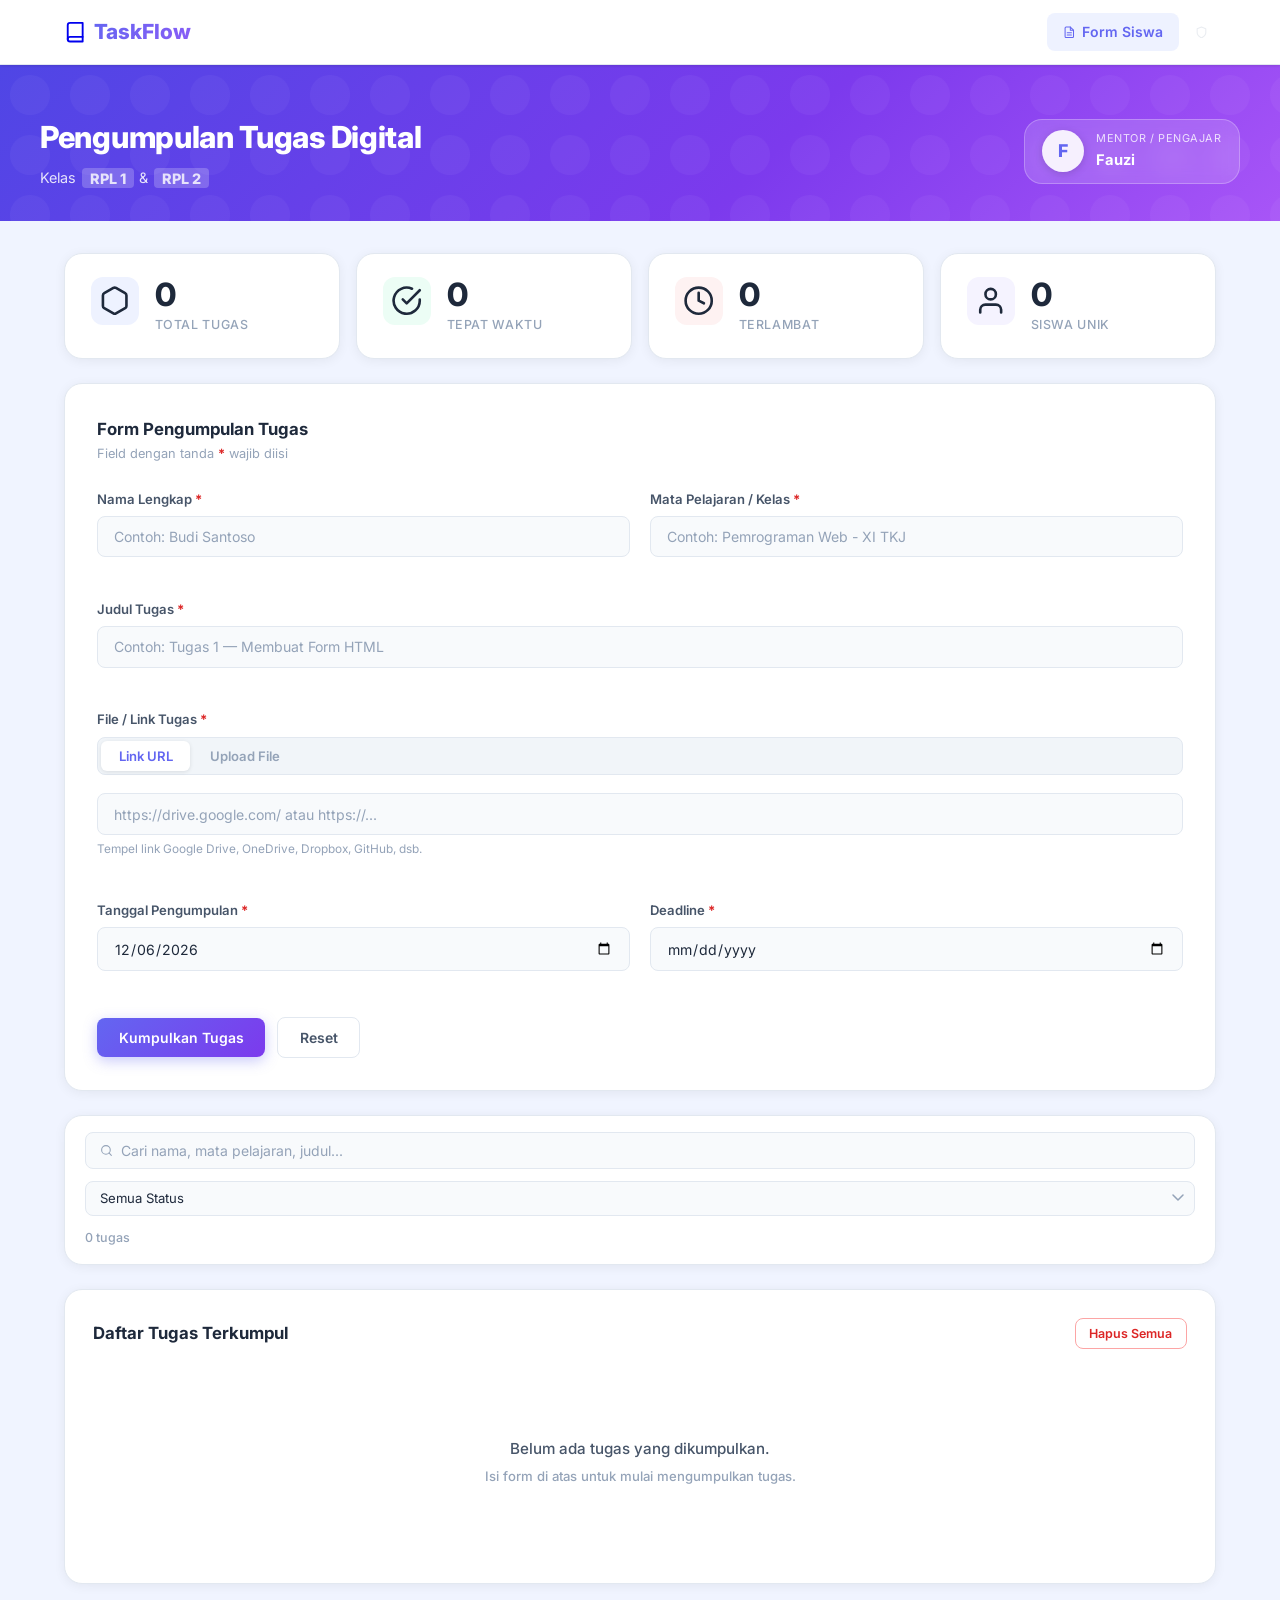
==== commit d7cbf1bd: "auth" ====
--- a/index.html
+++ b/index.html
@@ -17,15 +17,18 @@
     <nav class="topnav">
         <div class="topnav-inner">
             <a href="index.html" class="nav-logo">
-                <span class="nav-logo-icon">📚</span>
+                <svg class="svg-icon lg" viewBox="0 0 24 24"><path d="M4 19.5A2.5 2.5 0 0 1 6.5 17H20"></path><path d="M6.5 2H20v20H6.5A2.5 2.5 0 0 1 4 19.5v-15A2.5 2.5 0 0 1 6.5 2z"></path></svg>
                 <span class="nav-logo-text">TaskFlow</span>
             </a>
             <div class="nav-links">
                 <a href="index.html" class="nav-link active" id="navStudent">
-                    📝 <span class="nav-text">Form Siswa</span>
+                    <svg class="svg-icon sm" viewBox="0 0 24 24"><path d="M14 2H6a2 2 0 0 0-2 2v16a2 2 0 0 0 2 2h12a2 2 0 0 0 2-2V8z"></path><polyline points="14 2 14 8 20 8"></polyline><line x1="16" y1="13" x2="8" y2="13"></line><line x1="16" y1="17" x2="8" y2="17"></line></svg>
+                    <span class="nav-text">Form Siswa</span>
                 </a>
                 <!-- Tombol Tersembunyi Admin (Faint opacity) -->
-                <a href="admin.html" id="secretAdminBtn" class="secret-admin-btn" title="Akses Admin" aria-label="Akses Admin">🛡️</a>
+                <a href="admin.html" id="secretAdminBtn" class="secret-admin-btn" title="Akses Admin" aria-label="Akses Admin">
+                    <svg class="svg-icon sm" viewBox="0 0 24 24"><path d="M12 22s8-4 8-10V5l-8-3-8 3v7c0 6 8 10 8 10z"></path></svg>
+                </a>
             </div>
         </div>
     </nav>
@@ -35,7 +38,7 @@
         <div class="page-header-inner">
             <div class="page-header-top">
                 <div>
-                    <h1>📚 Pengumpulan Tugas Digital</h1>
+                    <h1>Pengumpulan Tugas Digital</h1>
                     <p class="page-header-class">Kelas <strong>RPL 1</strong> &amp; <strong>RPL 2</strong></p>
                 </div>
                 <div class="mentor-chip">
@@ -54,7 +57,9 @@
         <!-- SIGNATURE DISPLAY (if mentor has signed) -->
         <div class="sig-notice-card" id="sigNoticeCard" style="display:none;">
             <div class="sig-notice-left">
-                <span class="sig-notice-icon">✍️</span>
+                <div class="sig-notice-icon">
+                    <svg class="svg-icon lg" viewBox="0 0 24 24"><path d="M12 20h9"></path><path d="M16.5 3.5a2.121 2.121 0 0 1 3 3L7 19l-4 1 1-4L16.5 3.5z"></path></svg>
+                </div>
                 <div>
                     <div class="sig-notice-title">Tanda Tangan Mentor Tersedia</div>
                     <div class="sig-notice-sub">Fauzi — Mentor Kelas RPL 1 &amp; RPL 2</div>
@@ -66,7 +71,6 @@
         <!-- SIGNATURE MODAL (student view) -->
         <div class="modal-overlay" id="sigModalOverlay" aria-hidden="true">
             <div class="modal sig-modal">
-                <div class="modal-icon">✍️</div>
                 <h3>Tanda Tangan Mentor</h3>
                 <p class="sig-mentor-label">Fauzi &mdash; Mentor Kelas RPL 1 &amp; RPL 2</p>
                 <div class="sig-display-wrap">
@@ -79,28 +83,36 @@
         <!-- STATS BAR -->
         <div class="stats-grid" id="statsGrid">
             <div class="stat-card blue">
-                <div class="stat-icon-wrap">📦</div>
+                <div class="stat-icon-wrap">
+                    <svg class="svg-icon lg" viewBox="0 0 24 24"><path d="M21 16V8a2 2 0 0 0-1-1.73l-7-4a2 2 0 0 0-2 0l-7 4A2 2 0 0 0 3 8v8a2 2 0 0 0 1 1.73l7 4a2 2 0 0 0 2 0l7-4A2 2 0 0 0 21 16z"></path></svg>
+                </div>
                 <div class="stat-body">
                     <div class="stat-number" id="statTotal">0</div>
                     <div class="stat-label">Total Tugas</div>
                 </div>
             </div>
             <div class="stat-card green">
-                <div class="stat-icon-wrap">✅</div>
+                <div class="stat-icon-wrap">
+                    <svg class="svg-icon lg" viewBox="0 0 24 24"><path d="M22 11.08V12a10 10 0 1 1-5.93-9.14"></path><polyline points="22 4 12 14.01 9 11.01"></polyline></svg>
+                </div>
                 <div class="stat-body">
                     <div class="stat-number" id="statTepat">0</div>
                     <div class="stat-label">Tepat Waktu</div>
                 </div>
             </div>
             <div class="stat-card red">
-                <div class="stat-icon-wrap">⏰</div>
+                <div class="stat-icon-wrap">
+                    <svg class="svg-icon lg" viewBox="0 0 24 24"><circle cx="12" cy="12" r="10"></circle><polyline points="12 6 12 12 16 14"></polyline></svg>
+                </div>
                 <div class="stat-body">
                     <div class="stat-number" id="statTerlambat">0</div>
                     <div class="stat-label">Terlambat</div>
                 </div>
             </div>
             <div class="stat-card purple">
-                <div class="stat-icon-wrap">👤</div>
+                <div class="stat-icon-wrap">
+                    <svg class="svg-icon lg" viewBox="0 0 24 24"><path d="M20 21v-2a4 4 0 0 0-4-4H8a4 4 0 0 0-4 4v2"></path><circle cx="12" cy="7" r="4"></circle></svg>
+                </div>
                 <div class="stat-body">
                     <div class="stat-number" id="statSiswa">0</div>
                     <div class="stat-label">Siswa Unik</div>
@@ -112,7 +124,7 @@
         <section class="card form-section">
             <div class="section-header">
                 <div>
-                    <h2 class="card-title"><span class="icon">📋</span> Form Pengumpulan Tugas</h2>
+                    <h2 class="card-title">Form Pengumpulan Tugas</h2>
                     <p>Field dengan tanda <span class="required-mark">*</span> wajib diisi</p>
                 </div>
             </div>
@@ -142,10 +154,10 @@
                         <!-- Toggle: URL / Upload -->
                         <div class="submit-type-toggle">
                             <button type="button" class="type-btn active" id="typeBtnUrl" data-type="url">
-                                🔗 Link URL
+                                Link URL
                             </button>
                             <button type="button" class="type-btn" id="typeBtnFile" data-type="file">
-                                📁 Upload File
+                                Upload File
                             </button>
                         </div>
 
@@ -158,7 +170,9 @@
                         <!-- File Upload input -->
                         <div id="fileInputWrap" style="display:none;">
                             <div class="dropzone" id="dropzone">
-                                <div class="dropzone-icon" id="dropzoneIcon">📂</div>
+                                <div class="dropzone-icon" id="dropzoneIcon">
+                                    <svg class="svg-icon lg" viewBox="0 0 24 24"><path d="M21 15v4a2 2 0 0 1-2 2H5a2 2 0 0 1-2-2v-4"></path><polyline points="17 8 12 3 7 8"></polyline><line x1="12" y1="3" x2="12" y2="15"></line></svg>
+                                </div>
                                 <div class="dropzone-text" id="dropzoneText">
                                     <strong>Klik untuk pilih file</strong> atau seret file ke sini
                                 </div>
@@ -171,7 +185,7 @@
                             </div>
                             <!-- File preview card -->
                             <div class="file-preview" id="filePreview" style="display:none;">
-                                <div class="file-prev-icon" id="filePrevIcon">📄</div>
+                                <div class="file-prev-icon" id="filePrevIcon">FILE</div>
                                 <div class="file-prev-body">
                                     <div class="file-prev-name" id="filePrevName"></div>
                                     <div class="file-prev-meta" id="filePrevMeta"></div>
@@ -196,12 +210,12 @@
 
                 <div class="form-actions">
                     <button type="submit" class="btn btn-primary" id="btnSubmit">
-                        🚀 <span id="btnLabel">Kumpulkan Tugas</span>
+                        <span id="btnLabel">Kumpulkan Tugas</span>
                     </button>
                     <button type="button" class="btn btn-danger-outline" id="btnCancel" style="display:none;">
                         ✕ Batal Edit
                     </button>
-                    <button type="reset" class="btn btn-ghost" id="btnReset">🔄 Reset</button>
+                    <button type="reset" class="btn btn-ghost" id="btnReset">Reset</button>
                 </div>
             </form>
         </section>
@@ -209,14 +223,14 @@
         <!-- SEARCH & FILTER -->
         <div class="search-filter-bar">
             <div class="search-wrapper">
-                <span class="search-icon">🔍</span>
+                <svg class="svg-icon sm search-icon" viewBox="0 0 24 24"><circle cx="11" cy="11" r="8"></circle><line x1="21" y1="21" x2="16.65" y2="16.65"></line></svg>
                 <input type="text" id="searchInput" placeholder="Cari nama, mata pelajaran, judul..." />
                 <button class="btn-clear" id="btnClearSearch">✕</button>
             </div>
             <select class="filter-select" id="filterStatus">
                 <option value="">Semua Status</option>
-                <option value="tepat">✅ Tepat Waktu</option>
-                <option value="terlambat">⏰ Terlambat</option>
+                <option value="tepat">Tepat Waktu</option>
+                <option value="terlambat">Terlambat</option>
             </select>
             <span class="result-count" id="resultCount">0 tugas</span>
         </div>
@@ -225,10 +239,10 @@
         <section class="card" style="padding: 1.75rem;">
             <div class="section-header">
                 <div>
-                    <h2 class="card-title"><span class="icon">📋</span> Daftar Tugas Terkumpul</h2>
+                    <h2 class="card-title">Daftar Tugas Terkumpul</h2>
                 </div>
                 <div style="display:flex;gap:0.5rem;align-items:center;">
-                    <button class="btn btn-danger-outline btn-sm" id="btnClearAll">🗑 Hapus Semua</button>
+                    <button class="btn btn-danger-outline btn-sm" id="btnClearAll">Hapus Semua</button>
                 </div>
             </div>
 
@@ -240,7 +254,7 @@
                             <th data-sort="name">Nama ↕</th>
                             <th data-sort="subject">Mata Pelajaran ↕</th>
                             <th data-sort="title">Judul Tugas</th>
-                            <th>Link</th>
+                            <th>Link / File</th>
                             <th data-sort="date">Tgl. Kumpul ↕</th>
                             <th data-sort="deadline">Deadline ↕</th>
                             <th data-sort="status">Status ↕</th>
@@ -250,7 +264,6 @@
                     <tbody id="taskBody"></tbody>
                 </table>
                 <div class="empty-state" id="emptyState" style="display:none;">
-                    <div class="empty-icon">📭</div>
                     <p>Belum ada tugas yang dikumpulkan.</p>
                     <p class="empty-sub">Isi form di atas untuk mulai mengumpulkan tugas.</p>
                 </div>
@@ -265,7 +278,6 @@
     <!-- MODAL DELETE -->
     <div class="modal-overlay" id="modalOverlay" aria-hidden="true">
         <div class="modal">
-            <div class="modal-icon">⚠️</div>
             <h3>Konfirmasi Hapus</h3>
             <p id="modalMessage">Data ini akan dihapus permanen dan tidak bisa dikembalikan.</p>
             <div class="modal-actions">
--- a/style.css
+++ b/style.css
@@ -1278,3 +1278,158 @@
     .form-actions { flex-direction: column; width: 100%; }
     .form-actions .btn { width: 100%; justify-content: center; }
 }
+
+/* =========================================
+   SVG ICONS & UTILITIES
+   ========================================= */
+.svg-icon {
+    width: 1.1em;
+    height: 1.1em;
+    display: inline-block;
+    vertical-align: -0.15em;
+    stroke-width: 2;
+    stroke: currentColor;
+    fill: none;
+    stroke-linecap: round;
+    stroke-linejoin: round;
+    flex-shrink: 0;
+}
+.svg-icon.lg { width: 1.4em; height: 1.4em; }
+.svg-icon.sm { width: 0.9em; height: 0.9em; }
+
+/* Logout Button */
+.btn-logout {
+    background: rgba(239, 68, 68, 0.1);
+    color: #ef4444;
+    border: 1px solid rgba(239, 68, 68, 0.2);
+    padding: 0.4rem 0.85rem;
+    border-radius: var(--radius-sm);
+    font-size: 0.8rem;
+    font-weight: 600;
+    cursor: pointer;
+    display: inline-flex;
+    align-items: center;
+    gap: 0.35rem;
+    transition: all var(--transition);
+}
+.btn-logout:hover {
+    background: #ef4444;
+    color: white;
+    border-color: #ef4444;
+}
+
+/* =========================================
+   ADMIN LOGIN MODAL & AUTH GATE
+   ========================================= */
+.login-modal-overlay {
+    position: fixed;
+    inset: 0;
+    background: rgba(15, 23, 42, 0.75);
+    backdrop-filter: blur(8px);
+    -webkit-backdrop-filter: blur(8px);
+    z-index: 9999;
+    display: flex;
+    align-items: center;
+    justify-content: center;
+    padding: 1.5rem;
+    opacity: 0;
+    pointer-events: none;
+    transition: opacity 0.3s ease;
+}
+.login-modal-overlay.active {
+    opacity: 1;
+    pointer-events: auto;
+}
+.login-card {
+    background: #ffffff;
+    border: 1px solid var(--border);
+    border-radius: var(--radius-xl);
+    box-shadow: 0 25px 50px -12px rgba(0, 0, 0, 0.25);
+    width: 100%;
+    max-width: 420px;
+    padding: 2.5rem 2rem;
+    position: relative;
+    transform: translateY(20px) scale(0.96);
+    transition: transform 0.3s cubic-bezier(0.16, 1, 0.3, 1);
+}
+.login-modal-overlay.active .login-card {
+    transform: translateY(0) scale(1);
+}
+.login-header {
+    text-align: center;
+    margin-bottom: 2rem;
+}
+.login-icon-badge {
+    width: 56px;
+    height: 56px;
+    background: var(--accent-bg);
+    color: var(--accent);
+    border-radius: 16px;
+    display: inline-flex;
+    align-items: center;
+    justify-content: center;
+    margin-bottom: 1rem;
+    box-shadow: 0 4px 12px rgba(99, 102, 241, 0.15);
+}
+.login-title {
+    font-size: 1.4rem;
+    font-weight: 800;
+    color: var(--text-primary);
+    letter-spacing: -0.02em;
+}
+.login-subtitle {
+    font-size: 0.84rem;
+    color: var(--text-muted);
+    margin-top: 0.35rem;
+}
+.login-alert {
+    background: #fef2f2;
+    border: 1px solid #fca5a5;
+    color: #991b1b;
+    font-size: 0.8rem;
+    font-weight: 500;
+    padding: 0.65rem 0.85rem;
+    border-radius: var(--radius-sm);
+    margin-bottom: 1.25rem;
+    display: flex;
+    align-items: center;
+    gap: 0.5rem;
+}
+.input-icon-group {
+    position: relative;
+    display: flex;
+    align-items: center;
+}
+.input-icon-group .input-icon {
+    position: absolute;
+    left: 0.9rem;
+    color: var(--text-muted);
+    pointer-events: none;
+}
+.input-icon-group input {
+    padding-left: 2.6rem;
+}
+.btn-toggle-pw {
+    position: absolute;
+    right: 0.75rem;
+    background: none;
+    border: none;
+    color: var(--text-muted);
+    cursor: pointer;
+    padding: 0.25rem;
+    display: flex;
+    align-items: center;
+    justify-content: center;
+    border-radius: 4px;
+}
+.btn-toggle-pw:hover { color: var(--text-primary); }
+
+.login-footer-hint {
+    margin-top: 1.5rem;
+    text-align: center;
+    font-size: 0.76rem;
+    color: var(--text-muted);
+    border-top: 1px solid var(--border);
+    padding-top: 1rem;
+}
+
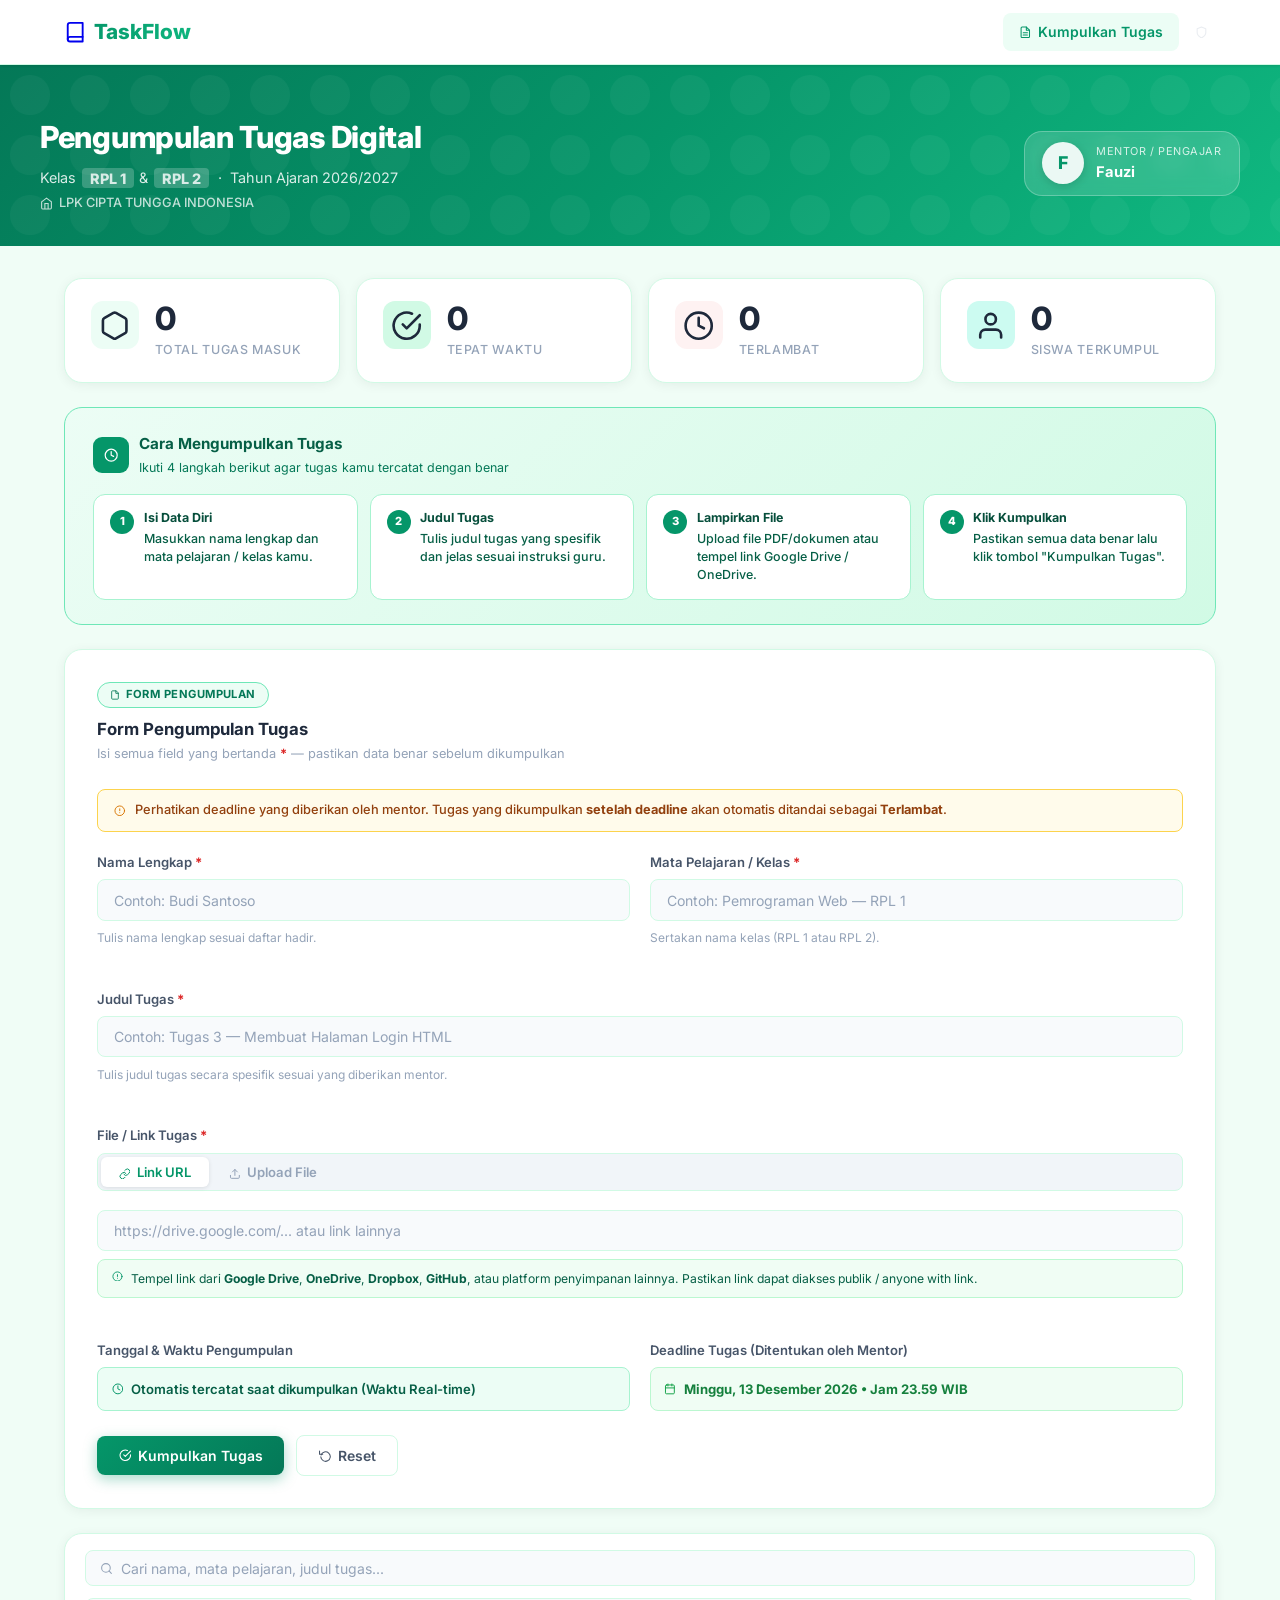
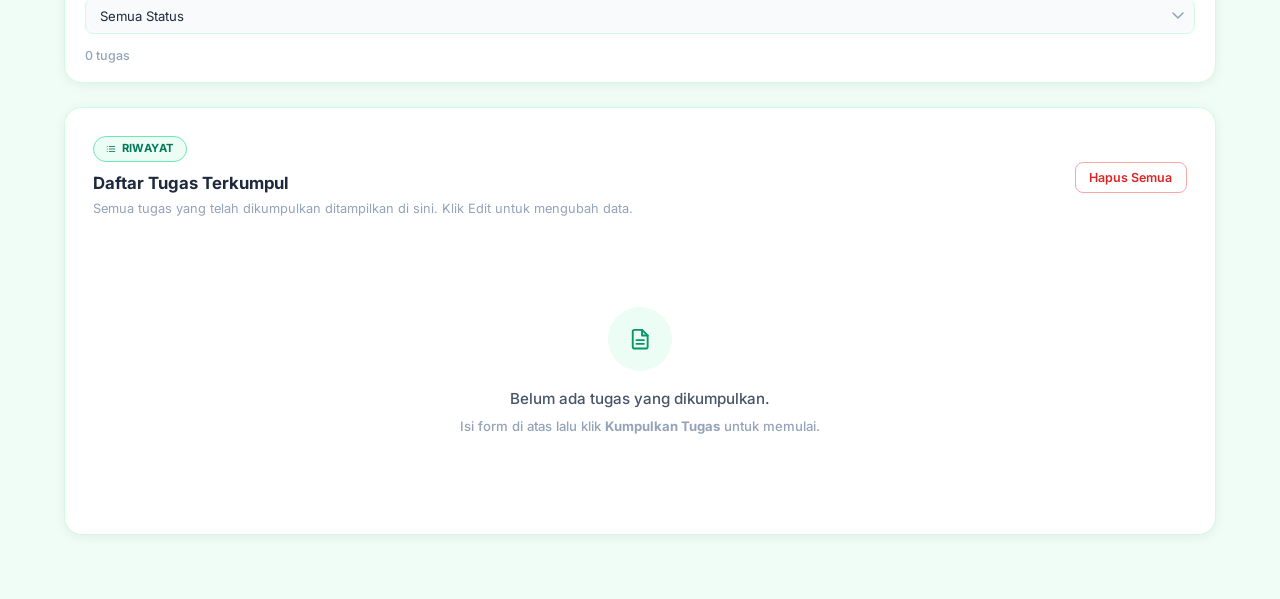
==== commit 986ae7c8: "auth update" ====
--- a/index.html
+++ b/index.html
@@ -10,6 +10,205 @@
     <link rel="preconnect" href="https://fonts.gstatic.com" crossorigin />
     <link href="https://fonts.googleapis.com/css2?family=Inter:wght@400;500;600;700;800&display=swap" rel="stylesheet" />
     <link rel="stylesheet" href="style.css" />
+    <style>
+        /* ---- Guide Steps Banner ---- */
+        .guide-banner {
+            background: linear-gradient(135deg, #ecfdf5, #d1fae5);
+            border: 1px solid #6ee7b7;
+            border-radius: var(--radius-lg);
+            padding: 1.5rem 1.75rem;
+            display: flex;
+            flex-direction: column;
+            gap: 1rem;
+        }
+        .guide-banner-header {
+            display: flex;
+            align-items: center;
+            gap: 0.65rem;
+        }
+        .guide-banner-icon {
+            width: 36px; height: 36px;
+            background: #059669;
+            border-radius: 9px;
+            display: flex; align-items: center; justify-content: center;
+            flex-shrink: 0;
+        }
+        .guide-banner-title {
+            font-size: 0.95rem;
+            font-weight: 700;
+            color: #065f46;
+        }
+        .guide-banner-sub {
+            font-size: 0.78rem;
+            color: #047857;
+            margin-top: 0.1rem;
+        }
+        .guide-steps {
+            display: grid;
+            grid-template-columns: repeat(4, 1fr);
+            gap: 0.75rem;
+        }
+        @media(max-width: 700px) {
+            .guide-steps { grid-template-columns: 1fr 1fr; }
+        }
+        @media(max-width: 420px) {
+            .guide-steps { grid-template-columns: 1fr; }
+        }
+        .guide-step {
+            background: white;
+            border: 1px solid #a7f3d0;
+            border-radius: var(--radius-md);
+            padding: 0.9rem 1rem;
+            display: flex;
+            align-items: flex-start;
+            gap: 0.6rem;
+        }
+        .guide-step-num {
+            width: 24px; height: 24px;
+            background: #059669;
+            color: white;
+            border-radius: 50%;
+            font-size: 0.7rem;
+            font-weight: 800;
+            display: flex; align-items: center; justify-content: center;
+            flex-shrink: 0;
+            margin-top: 1px;
+        }
+        .guide-step-text {
+            font-size: 0.78rem;
+            color: #065f46;
+            font-weight: 500;
+            line-height: 1.45;
+        }
+        .guide-step-text strong {
+            display: block;
+            font-weight: 700;
+            color: #064e3b;
+            margin-bottom: 0.15rem;
+        }
+
+        /* ---- Info chips in form ---- */
+        .form-tip {
+            display: flex;
+            align-items: flex-start;
+            gap: 0.5rem;
+            background: #f0fdf4;
+            border: 1px solid #bbf7d0;
+            border-radius: var(--radius-sm);
+            padding: 0.6rem 0.85rem;
+            font-size: 0.76rem;
+            color: #065f46;
+            line-height: 1.5;
+            margin-top: 0.5rem;
+        }
+        .form-tip svg { flex-shrink: 0; margin-top: 1px; }
+
+        /* ---- Section label pill ---- */
+        .section-pill {
+            display: inline-flex;
+            align-items: center;
+            gap: 0.35rem;
+            background: var(--accent-bg);
+            color: var(--accent-dark);
+            border: 1px solid #6ee7b7;
+            border-radius: 99px;
+            padding: 0.2rem 0.75rem;
+            font-size: 0.7rem;
+            font-weight: 700;
+            letter-spacing: 0.04em;
+            text-transform: uppercase;
+            margin-bottom: 0.5rem;
+        }
+
+        /* ---- Character counter ---- */
+        .char-count {
+            font-size: 0.72rem;
+            color: var(--text-muted);
+            text-align: right;
+            margin-top: 0.2rem;
+        }
+
+        /* ---- Deadline helper ---- */
+        .deadline-hint {
+            font-size: 0.76rem;
+            font-weight: 600;
+            margin-top: 0.3rem;
+            padding: 0.3rem 0.6rem;
+            border-radius: 6px;
+            display: none;
+        }
+        .deadline-hint.ok  { background:#ecfdf5; color:#059669; display:block; }
+        .deadline-hint.late { background:#fef2f2; color:#dc2626; display:block; }
+
+        /* ---- Format badge chips ---- */
+        .format-chips {
+            display: flex;
+            flex-wrap: wrap;
+            gap: 0.4rem;
+            margin-top: 0.5rem;
+        }
+        .format-chip {
+            font-size: 0.68rem;
+            font-weight: 700;
+            padding: 0.18rem 0.55rem;
+            border-radius: 99px;
+            border: 1px solid;
+        }
+        .format-chip.pdf  { background:#fef2f2; color:#dc2626; border-color:#fca5a5; }
+        .format-chip.doc  { background:#eff6ff; color:#1d4ed8; border-color:#bfdbfe; }
+        .format-chip.xls  { background:#f0fdf4; color:#15803d; border-color:#bbf7d0; }
+        .format-chip.img  { background:#fdf4ff; color:#9333ea; border-color:#e9d5ff; }
+        .format-chip.zip  { background:#fff7ed; color:#c2410c; border-color:#fed7aa; }
+        .format-chip.lain { background:#f8fafc; color:#475569; border-color:#cbd5e1; }
+
+        /* ---- Field group label style ---- */
+        .field-desc {
+            font-size: 0.75rem;
+            color: var(--text-muted);
+            margin-top: 0.2rem;
+            line-height: 1.4;
+        }
+
+        /* ---- Info notice strip ---- */
+        .info-strip {
+            display: flex;
+            align-items: center;
+            gap: 0.6rem;
+            background: #fffbeb;
+            border: 1px solid #fcd34d;
+            border-radius: var(--radius-sm);
+            padding: 0.65rem 1rem;
+            font-size: 0.8rem;
+            color: #92400e;
+            font-weight: 500;
+        }
+
+        /* ---- Table helper badge ---- */
+        .tbl-section-top {
+            display: flex;
+            align-items: center;
+            justify-content: space-between;
+            flex-wrap: wrap;
+            gap: 0.5rem;
+            margin-bottom: 1rem;
+        }
+        .tbl-info-badge {
+            font-size: 0.73rem;
+            color: var(--text-muted);
+            display: flex;
+            align-items: center;
+            gap: 0.4rem;
+        }
+
+        /* ---- Empty state improved ---- */
+        .empty-state-icon {
+            width: 64px; height: 64px;
+            background: var(--accent-bg);
+            border-radius: 50%;
+            display: flex; align-items: center; justify-content: center;
+            margin: 0 auto 1rem;
+        }
+    </style>
 </head>
 <body>
 
@@ -23,9 +222,9 @@
             <div class="nav-links">
                 <a href="index.html" class="nav-link active" id="navStudent">
                     <svg class="svg-icon sm" viewBox="0 0 24 24"><path d="M14 2H6a2 2 0 0 0-2 2v16a2 2 0 0 0 2 2h12a2 2 0 0 0 2-2V8z"></path><polyline points="14 2 14 8 20 8"></polyline><line x1="16" y1="13" x2="8" y2="13"></line><line x1="16" y1="17" x2="8" y2="17"></line></svg>
-                    <span class="nav-text">Form Siswa</span>
+                    <span class="nav-text">Kumpulkan Tugas</span>
                 </a>
-                <!-- Tombol Tersembunyi Admin (Faint opacity) -->
+                <!-- Tombol Tersembunyi Admin -->
                 <a href="admin.html" id="secretAdminBtn" class="secret-admin-btn" title="Akses Admin" aria-label="Akses Admin">
                     <svg class="svg-icon sm" viewBox="0 0 24 24"><path d="M12 22s8-4 8-10V5l-8-3-8 3v7c0 6 8 10 8 10z"></path></svg>
                 </a>
@@ -39,7 +238,11 @@
             <div class="page-header-top">
                 <div>
                     <h1>Pengumpulan Tugas Digital</h1>
-                    <p class="page-header-class">Kelas <strong>RPL 1</strong> &amp; <strong>RPL 2</strong></p>
+                    <p class="page-header-class">Kelas <strong>RPL 1</strong> &amp; <strong>RPL 2</strong> &nbsp;·&nbsp; Tahun Ajaran 2026/2027</p>
+                    <p style="font-size:0.8rem;opacity:0.75;margin-top:0.25rem;font-weight:500;display:flex;align-items:center;gap:0.4rem;">
+                        <svg viewBox="0 0 24 24" style="width:13px;height:13px;stroke:currentColor;stroke-width:2;fill:none;"><path d="M3 9l9-7 9 7v11a2 2 0 0 1-2 2H5a2 2 0 0 1-2-2z"></path><polyline points="9 22 9 12 15 12 15 22"></polyline></svg>
+                        LPK CIPTA TUNGGA INDONESIA
+                    </p>
                 </div>
                 <div class="mentor-chip">
                     <div class="mentor-avatar">F</div>
@@ -54,7 +257,7 @@
 
     <main class="container">
 
-        <!-- SIGNATURE DISPLAY (if mentor has signed) -->
+        <!-- SIGNATURE DISPLAY -->
         <div class="sig-notice-card" id="sigNoticeCard" style="display:none;">
             <div class="sig-notice-left">
                 <div class="sig-notice-icon">
@@ -68,7 +271,7 @@
             <button class="btn btn-outline btn-sm" id="btnViewSig">Lihat Tanda Tangan</button>
         </div>
 
-        <!-- SIGNATURE MODAL (student view) -->
+        <!-- SIGNATURE MODAL -->
         <div class="modal-overlay" id="sigModalOverlay" aria-hidden="true">
             <div class="modal sig-modal">
                 <h3>Tanda Tangan Mentor</h3>
@@ -88,7 +291,7 @@
                 </div>
                 <div class="stat-body">
                     <div class="stat-number" id="statTotal">0</div>
-                    <div class="stat-label">Total Tugas</div>
+                    <div class="stat-label">Total Tugas Masuk</div>
                 </div>
             </div>
             <div class="stat-card green">
@@ -115,7 +318,50 @@
                 </div>
                 <div class="stat-body">
                     <div class="stat-number" id="statSiswa">0</div>
-                    <div class="stat-label">Siswa Unik</div>
+                    <div class="stat-label">Siswa Terkumpul</div>
+                </div>
+            </div>
+        </div>
+
+        <!-- PANDUAN PENGUMPULAN -->
+        <div class="guide-banner">
+            <div class="guide-banner-header">
+                <div class="guide-banner-icon">
+                    <svg class="svg-icon sm" viewBox="0 0 24 24" style="color:white;"><circle cx="12" cy="12" r="10"></circle><polyline points="12 6 12 12 16 14"></polyline></svg>
+                </div>
+                <div>
+                    <div class="guide-banner-title">Cara Mengumpulkan Tugas</div>
+                    <div class="guide-banner-sub">Ikuti 4 langkah berikut agar tugas kamu tercatat dengan benar</div>
+                </div>
+            </div>
+            <div class="guide-steps">
+                <div class="guide-step">
+                    <div class="guide-step-num">1</div>
+                    <div class="guide-step-text">
+                        <strong>Isi Data Diri</strong>
+                        Masukkan nama lengkap dan mata pelajaran / kelas kamu.
+                    </div>
+                </div>
+                <div class="guide-step">
+                    <div class="guide-step-num">2</div>
+                    <div class="guide-step-text">
+                        <strong>Judul Tugas</strong>
+                        Tulis judul tugas yang spesifik dan jelas sesuai instruksi guru.
+                    </div>
+                </div>
+                <div class="guide-step">
+                    <div class="guide-step-num">3</div>
+                    <div class="guide-step-text">
+                        <strong>Lampirkan File</strong>
+                        Upload file PDF/dokumen atau tempel link Google Drive / OneDrive.
+                    </div>
+                </div>
+                <div class="guide-step">
+                    <div class="guide-step-num">4</div>
+                    <div class="guide-step-text">
+                        <strong>Klik Kumpulkan</strong>
+                        Pastikan semua data benar lalu klik tombol "Kumpulkan Tugas".
+                    </div>
                 </div>
             </div>
         </div>
@@ -124,50 +370,74 @@
         <section class="card form-section">
             <div class="section-header">
                 <div>
+                    <span class="section-pill">
+                        <svg class="svg-icon" style="width:10px;height:10px;" viewBox="0 0 24 24"><path d="M14 2H6a2 2 0 0 0-2 2v16a2 2 0 0 0 2 2h12a2 2 0 0 0 2-2V8z"></path><polyline points="14 2 14 8 20 8"></polyline></svg>
+                        Form Pengumpulan
+                    </span>
                     <h2 class="card-title">Form Pengumpulan Tugas</h2>
-                    <p>Field dengan tanda <span class="required-mark">*</span> wajib diisi</p>
-                </div>
+                    <p class="card-subtitle">Isi semua field yang bertanda <span class="required-mark">*</span> — pastikan data benar sebelum dikumpulkan</p>
+                </div>
+            </div>
+
+            <!-- Info strip deadline reminder -->
+            <div class="info-strip" style="margin-bottom:1.25rem;">
+                <svg class="svg-icon sm" viewBox="0 0 24 24" style="color:#d97706;flex-shrink:0;"><circle cx="12" cy="12" r="10"></circle><line x1="12" y1="8" x2="12" y2="12"></line><line x1="12" y1="16" x2="12.01" y2="16"></line></svg>
+                <span>Perhatikan deadline yang diberikan oleh mentor. Tugas yang dikumpulkan <strong>setelah deadline</strong> akan otomatis ditandai sebagai <strong>Terlambat</strong>.</span>
             </div>
 
             <form id="taskForm" novalidate>
                 <input type="hidden" id="editId" value="" />
 
                 <div class="form-grid">
+                    <!-- Nama -->
                     <div class="form-group">
                         <label for="inputName">Nama Lengkap <span class="required-mark">*</span></label>
-                        <input type="text" id="inputName" placeholder="Contoh: Budi Santoso" autocomplete="off" />
+                        <input type="text" id="inputName" placeholder="Contoh: Budi Santoso" autocomplete="off" maxlength="80" />
+                        <div class="field-desc">Tulis nama lengkap sesuai daftar hadir.</div>
                         <span class="field-error" id="errName"></span>
                     </div>
+
+                    <!-- Mata Pelajaran -->
                     <div class="form-group">
                         <label for="inputSubject">Mata Pelajaran / Kelas <span class="required-mark">*</span></label>
-                        <input type="text" id="inputSubject" placeholder="Contoh: Pemrograman Web - XI TKJ" autocomplete="off" />
+                        <input type="text" id="inputSubject" placeholder="Contoh: Pemrograman Web — RPL 1" autocomplete="off" maxlength="80" />
+                        <div class="field-desc">Sertakan nama kelas (RPL 1 atau RPL 2).</div>
                         <span class="field-error" id="errSubject"></span>
                     </div>
+
+                    <!-- Judul Tugas -->
                     <div class="form-group span-2">
                         <label for="inputTitle">Judul Tugas <span class="required-mark">*</span></label>
-                        <input type="text" id="inputTitle" placeholder="Contoh: Tugas 1 — Membuat Form HTML" autocomplete="off" />
+                        <input type="text" id="inputTitle" placeholder="Contoh: Tugas 3 — Membuat Halaman Login HTML" autocomplete="off" maxlength="120" />
+                        <div class="field-desc">Tulis judul tugas secara spesifik sesuai yang diberikan mentor.</div>
                         <span class="field-error" id="errTitle"></span>
                     </div>
+
+                    <!-- File / Link -->
                     <div class="form-group span-2">
                         <label>File / Link Tugas <span class="required-mark">*</span></label>
 
-                        <!-- Toggle: URL / Upload -->
                         <div class="submit-type-toggle">
                             <button type="button" class="type-btn active" id="typeBtnUrl" data-type="url">
+                                <svg class="svg-icon sm" viewBox="0 0 24 24" style="display:inline;vertical-align:middle;margin-right:4px;"><path d="M10 13a5 5 0 0 0 7.54.54l3-3a5 5 0 0 0-7.07-7.07l-1.72 1.71"></path><path d="M14 11a5 5 0 0 0-7.54-.54l-3 3a5 5 0 0 0 7.07 7.07l1.71-1.71"></path></svg>
                                 Link URL
                             </button>
                             <button type="button" class="type-btn" id="typeBtnFile" data-type="file">
+                                <svg class="svg-icon sm" viewBox="0 0 24 24" style="display:inline;vertical-align:middle;margin-right:4px;"><path d="M21 15v4a2 2 0 0 1-2 2H5a2 2 0 0 1-2-2v-4"></path><polyline points="17 8 12 3 7 8"></polyline><line x1="12" y1="3" x2="12" y2="15"></line></svg>
                                 Upload File
                             </button>
                         </div>
 
                         <!-- URL input -->
                         <div id="urlInputWrap">
-                            <input type="url" id="inputLink" placeholder="https://drive.google.com/ atau https://..." autocomplete="off" />
-                            <p class="input-hint">Tempel link Google Drive, OneDrive, Dropbox, GitHub, dsb.</p>
+                            <input type="url" id="inputLink" placeholder="https://drive.google.com/... atau link lainnya" autocomplete="off" />
+                            <div class="form-tip">
+                                <svg class="svg-icon sm" viewBox="0 0 24 24" style="color:#059669;"><circle cx="12" cy="12" r="10"></circle><line x1="12" y1="8" x2="12" y2="12"></line><line x1="12" y1="16" x2="12.01" y2="16"></line></svg>
+                                <span>Tempel link dari <strong>Google Drive</strong>, <strong>OneDrive</strong>, <strong>Dropbox</strong>, <strong>GitHub</strong>, atau platform penyimpanan lainnya. Pastikan link dapat diakses publik / anyone with link.</span>
+                            </div>
                         </div>
 
-                        <!-- File Upload input -->
+                        <!-- File Upload -->
                         <div id="fileInputWrap" style="display:none;">
                             <div class="dropzone" id="dropzone">
                                 <div class="dropzone-icon" id="dropzoneIcon">
@@ -183,7 +453,6 @@
                                     accept=".pdf,.doc,.docx,.xls,.xlsx,.ppt,.pptx,.txt,.csv,.zip,.rar,.7z,.jpg,.jpeg,.png,.gif,.webp,.svg"
                                     style="display:none;" />
                             </div>
-                            <!-- File preview card -->
                             <div class="file-preview" id="filePreview" style="display:none;">
                                 <div class="file-prev-icon" id="filePrevIcon">FILE</div>
                                 <div class="file-prev-body">
@@ -192,30 +461,54 @@
                                 </div>
                                 <button type="button" class="file-prev-remove" id="btnRemoveFile" title="Hapus file">✕</button>
                             </div>
+                            <!-- Format chips -->
+                            <div class="format-chips">
+                                <span class="format-chip pdf">PDF</span>
+                                <span class="format-chip doc">DOC/DOCX</span>
+                                <span class="format-chip xls">XLS/XLSX</span>
+                                <span class="format-chip doc">PPT/PPTX</span>
+                                <span class="format-chip img">JPG/PNG</span>
+                                <span class="format-chip zip">ZIP/RAR</span>
+                                <span class="format-chip lain">TXT/CSV</span>
+                            </div>
                         </div>
 
                         <span class="field-error" id="errLink"></span>
                     </div>
+
+                    <!-- Tanggal Pengumpulan (Otomatis) -->
                     <div class="form-group">
-                        <label for="inputDate">Tanggal Pengumpulan <span class="required-mark">*</span></label>
-                        <input type="date" id="inputDate" />
-                        <span class="field-error" id="errDate"></span>
-                    </div>
+                        <label>Tanggal &amp; Waktu Pengumpulan</label>
+                        <div class="auto-timestamp-box" style="display:flex;align-items:center;gap:0.5rem;background:#ecfdf5;border:1px solid #a7f3d0;border-radius:8px;padding:0.65rem 0.85rem;font-size:0.82rem;font-weight:600;color:#065f46;">
+                            <svg class="svg-icon sm" viewBox="0 0 24 24" style="color:#059669;flex-shrink:0;"><circle cx="12" cy="12" r="10"></circle><polyline points="12 6 12 12 16 14"></polyline></svg>
+                            <span>Otomatis tercatat saat dikumpulkan (Waktu Real-time)</span>
+                        </div>
+                        <input type="hidden" id="inputDate" />
+                    </div>
+
+                    <!-- Deadline (Ditentukan oleh Mentor) -->
                     <div class="form-group">
-                        <label for="inputDeadline">Deadline <span class="required-mark">*</span></label>
-                        <input type="date" id="inputDeadline" />
-                        <span class="field-error" id="errDeadline"></span>
+                        <label>Deadline Tugas (Ditentukan oleh Mentor)</label>
+                        <div class="auto-timestamp-box" style="display:flex;align-items:center;gap:0.5rem;background:#f0fdf4;border:1px solid #bbf7d0;border-radius:8px;padding:0.65rem 0.85rem;font-size:0.82rem;font-weight:700;color:#15803d;">
+                            <svg class="svg-icon sm" viewBox="0 0 24 24" style="color:#16a34a;flex-shrink:0;"><rect x="3" y="4" width="18" height="18" rx="2" ry="2"></rect><line x1="16" y1="2" x2="16" y2="6"></line><line x1="8" y1="2" x2="8" y2="6"></line><line x1="3" y1="10" x2="21" y2="10"></line></svg>
+                            <span id="studentDeadlineDisplayText">Sedang memuat deadline...</span>
+                        </div>
+                        <input type="hidden" id="inputDeadline" />
                     </div>
                 </div>
 
                 <div class="form-actions">
                     <button type="submit" class="btn btn-primary" id="btnSubmit">
+                        <svg class="svg-icon sm" viewBox="0 0 24 24"><path d="M22 11.08V12a10 10 0 1 1-5.93-9.14"></path><polyline points="22 4 12 14.01 9 11.01"></polyline></svg>
                         <span id="btnLabel">Kumpulkan Tugas</span>
                     </button>
                     <button type="button" class="btn btn-danger-outline" id="btnCancel" style="display:none;">
                         ✕ Batal Edit
                     </button>
-                    <button type="reset" class="btn btn-ghost" id="btnReset">Reset</button>
+                    <button type="reset" class="btn btn-ghost" id="btnReset">
+                        <svg class="svg-icon sm" viewBox="0 0 24 24"><polyline points="1 4 1 10 7 10"></polyline><path d="M3.51 15a9 9 0 1 0 .49-3.51"></path></svg>
+                        Reset
+                    </button>
                 </div>
             </form>
         </section>
@@ -224,7 +517,7 @@
         <div class="search-filter-bar">
             <div class="search-wrapper">
                 <svg class="svg-icon sm search-icon" viewBox="0 0 24 24"><circle cx="11" cy="11" r="8"></circle><line x1="21" y1="21" x2="16.65" y2="16.65"></line></svg>
-                <input type="text" id="searchInput" placeholder="Cari nama, mata pelajaran, judul..." />
+                <input type="text" id="searchInput" placeholder="Cari nama, mata pelajaran, judul tugas..." />
                 <button class="btn-clear" id="btnClearSearch">✕</button>
             </div>
             <select class="filter-select" id="filterStatus">
@@ -239,7 +532,12 @@
         <section class="card" style="padding: 1.75rem;">
             <div class="section-header">
                 <div>
+                    <span class="section-pill">
+                        <svg class="svg-icon" style="width:10px;height:10px;" viewBox="0 0 24 24"><line x1="8" y1="6" x2="21" y2="6"></line><line x1="8" y1="12" x2="21" y2="12"></line><line x1="8" y1="18" x2="21" y2="18"></line><line x1="3" y1="6" x2="3.01" y2="6"></line><line x1="3" y1="12" x2="3.01" y2="12"></line><line x1="3" y1="18" x2="3.01" y2="18"></line></svg>
+                        Riwayat
+                    </span>
                     <h2 class="card-title">Daftar Tugas Terkumpul</h2>
+                    <p class="card-subtitle">Semua tugas yang telah dikumpulkan ditampilkan di sini. Klik Edit untuk mengubah data.</p>
                 </div>
                 <div style="display:flex;gap:0.5rem;align-items:center;">
                     <button class="btn btn-danger-outline btn-sm" id="btnClearAll">Hapus Semua</button>
@@ -264,8 +562,11 @@
                     <tbody id="taskBody"></tbody>
                 </table>
                 <div class="empty-state" id="emptyState" style="display:none;">
+                    <div class="empty-state-icon">
+                        <svg class="svg-icon lg" viewBox="0 0 24 24" style="color:var(--accent);"><path d="M14 2H6a2 2 0 0 0-2 2v16a2 2 0 0 0 2 2h12a2 2 0 0 0 2-2V8z"></path><polyline points="14 2 14 8 20 8"></polyline><line x1="16" y1="13" x2="8" y2="13"></line><line x1="16" y1="17" x2="8" y2="17"></line></svg>
+                    </div>
                     <p>Belum ada tugas yang dikumpulkan.</p>
-                    <p class="empty-sub">Isi form di atas untuk mulai mengumpulkan tugas.</p>
+                    <p class="empty-sub">Isi form di atas lalu klik <strong>Kumpulkan Tugas</strong> untuk memulai.</p>
                 </div>
             </div>
         </section>
--- a/style.css
+++ b/style.css
@@ -6,21 +6,21 @@
 /* ---- CSS VARIABLES ---- */
 :root {
     /* Backgrounds */
-    --bg-base:        #f0f4ff;
+    --bg-base:        #f0fdf6;
     --bg-card:        #ffffff;
-    --bg-card-hover:  #f8faff;
-    --bg-sidebar:     #1e1b4b;
+    --bg-card-hover:  #f6fef9;
+    --bg-sidebar:     #064e3b;
 
     /* Borders */
-    --border:         #e2e8f0;
-    --border-focus:   #6366f1;
-
-    /* Accent */
-    --accent:         #6366f1;
-    --accent-light:   #818cf8;
-    --accent-dark:    #4338ca;
-    --accent-bg:      #eef2ff;
-    --accent-glow:    rgba(99, 102, 241, 0.2);
+    --border:         #d1fae5;
+    --border-focus:   #059669;
+
+    /* Accent — Emerald Green */
+    --accent:         #059669;
+    --accent-light:   #34d399;
+    --accent-dark:    #047857;
+    --accent-bg:      #ecfdf5;
+    --accent-glow:    rgba(5, 150, 105, 0.2);
 
     /* Semantic */
     --success:        #059669;
@@ -48,8 +48,8 @@
 
     /* Shadows */
     --shadow-sm:   0 1px 3px rgba(0,0,0,0.07), 0 1px 2px rgba(0,0,0,0.05);
-    --shadow-md:   0 4px 16px rgba(99,102,241,0.08), 0 1px 4px rgba(0,0,0,0.06);
-    --shadow-lg:   0 12px 40px rgba(99,102,241,0.12), 0 2px 8px rgba(0,0,0,0.06);
+    --shadow-md:   0 4px 16px rgba(5,150,105,0.10), 0 1px 4px rgba(0,0,0,0.06);
+    --shadow-lg:   0 12px 40px rgba(5,150,105,0.14), 0 2px 8px rgba(0,0,0,0.06);
     --shadow-card: 0 2px 12px rgba(0,0,0,0.06);
 
     /* Transition */
@@ -101,7 +101,7 @@
 .nav-logo-text {
     font-size: 1.3rem;
     font-weight: 800;
-    background: linear-gradient(135deg, var(--accent), #8b5cf6);
+    background: linear-gradient(135deg, #059669, #10b981);
     background-clip: text;
     -webkit-background-clip: text;
     -webkit-text-fill-color: transparent;
@@ -157,7 +157,7 @@
    PAGE HEADER
    ========================================= */
 .page-header {
-    background: linear-gradient(135deg, #4f46e5 0%, #7c3aed 60%, #a855f7 100%);
+    background: linear-gradient(135deg, #047857 0%, #059669 50%, #10b981 100%);
     padding: 3rem 1.5rem 2rem;
     color: white;
     position: relative;
@@ -304,10 +304,10 @@
 .stat-trend.down { color: var(--danger); }
 
 /* Stat card color variants */
-.stat-card.blue   { --card-accent-color: #6366f1; --card-icon-bg: #eef2ff; }
-.stat-card.green  { --card-accent-color: #059669; --card-icon-bg: #ecfdf5; }
+.stat-card.blue   { --card-accent-color: #059669; --card-icon-bg: #ecfdf5; }
+.stat-card.green  { --card-accent-color: #10b981; --card-icon-bg: #d1fae5; }
 .stat-card.red    { --card-accent-color: #dc2626; --card-icon-bg: #fef2f2; }
-.stat-card.purple { --card-accent-color: #7c3aed; --card-icon-bg: #f5f3ff; }
+.stat-card.purple { --card-accent-color: #0d9488; --card-icon-bg: #ccfbf1; }
 
 /* =========================================
    SECTION HEADER
@@ -427,12 +427,12 @@
 .btn:active { transform: scale(0.97); }
 
 .btn-primary {
-    background: linear-gradient(135deg, var(--accent), #7c3aed);
+    background: linear-gradient(135deg, #059669, #047857);
     color: #fff;
-    box-shadow: 0 4px 14px rgba(99,102,241,0.35);
+    box-shadow: 0 4px 14px rgba(5,150,105,0.35);
 }
 .btn-primary:hover {
-    box-shadow: 0 6px 24px rgba(99,102,241,0.5);
+    box-shadow: 0 6px 24px rgba(5,150,105,0.5);
     transform: translateY(-1px);
 }
 .btn-secondary {
@@ -466,7 +466,7 @@
 .btn-outline {
     background: transparent;
     color: var(--accent);
-    border: 1.5px solid rgba(99,102,241,0.4);
+    border: 1.5px solid rgba(5,150,105,0.4);
 }
 .btn-outline:hover { background: var(--accent-bg); }
 
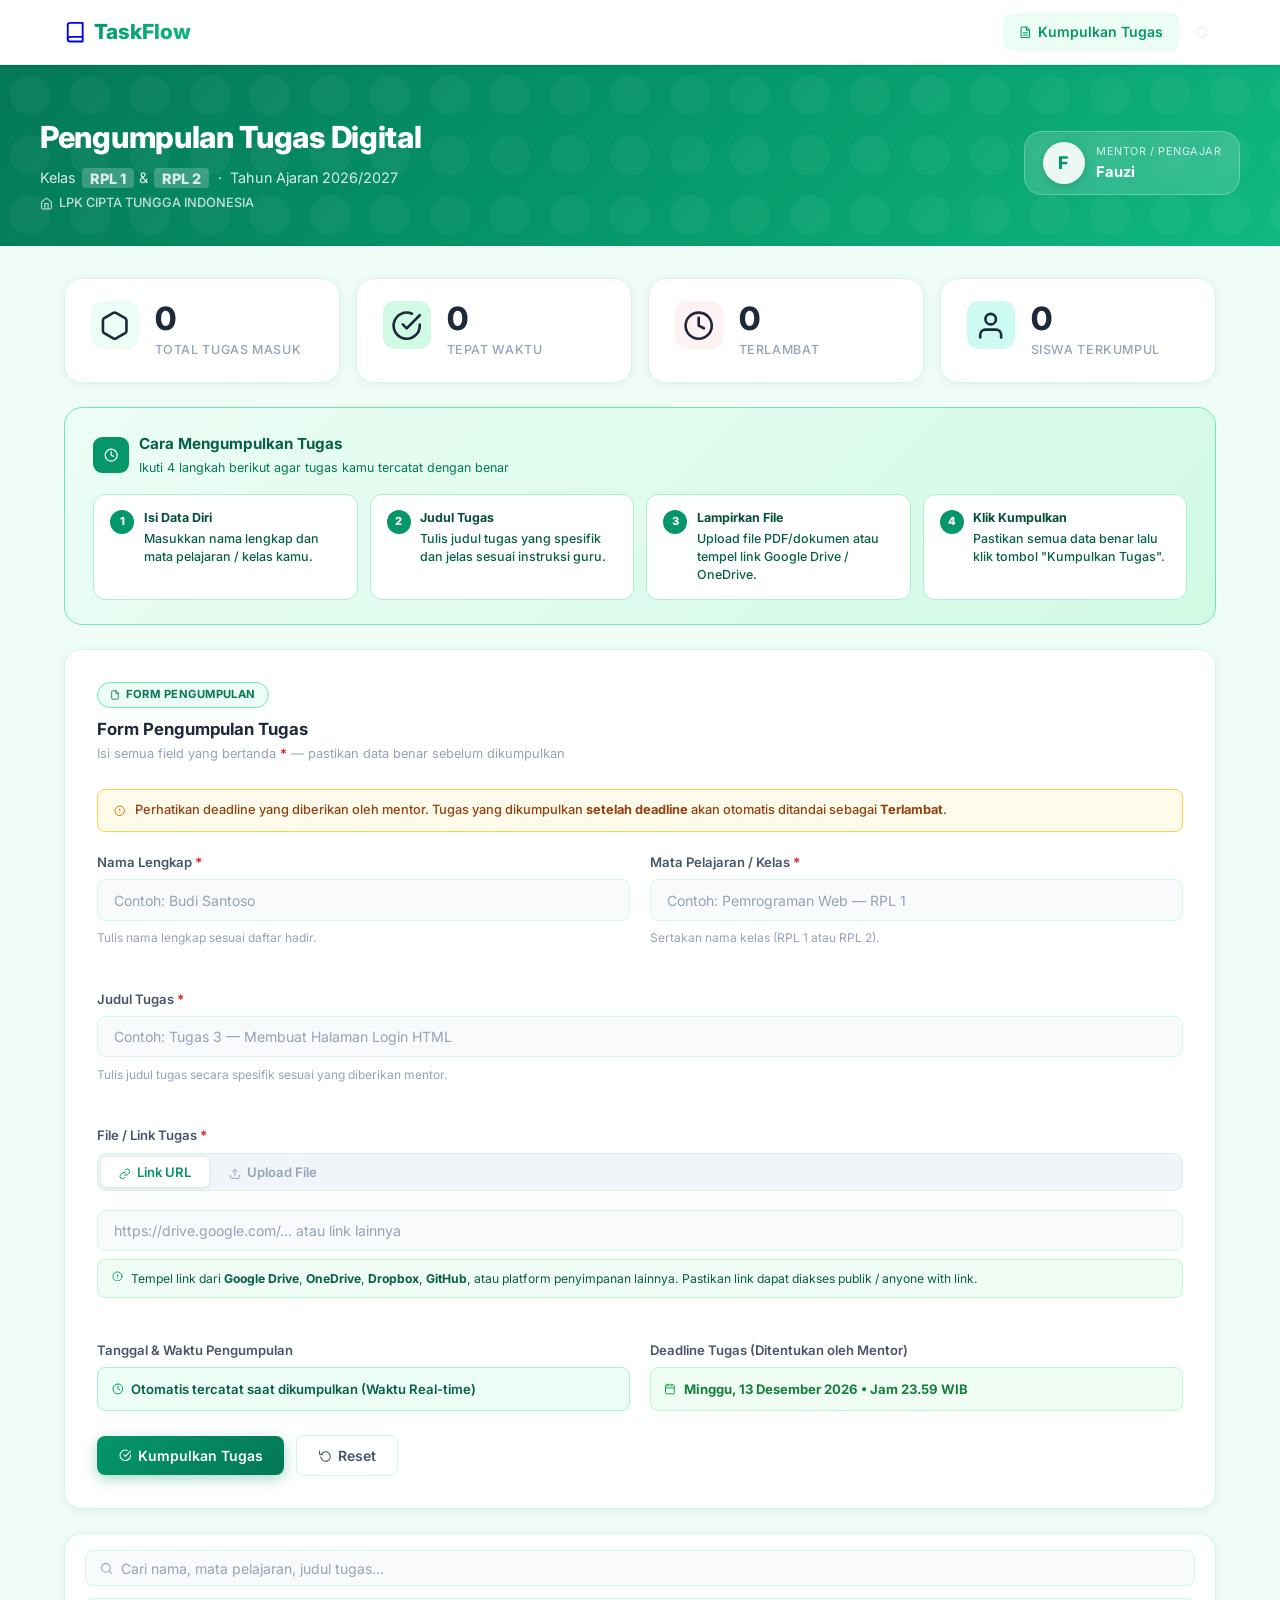
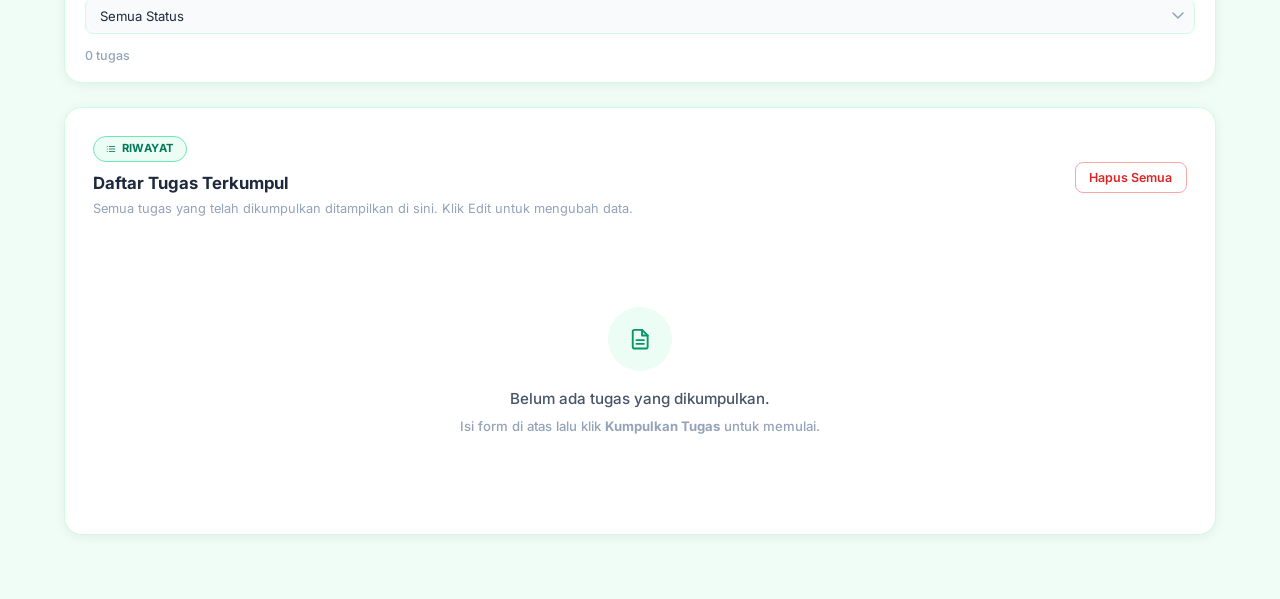
==== commit 2974ac9f: "logo" ====
--- a/index.html
+++ b/index.html
@@ -5,6 +5,8 @@
     <meta http-equiv="X-UA-Compatible" content="IE=edge" />
     <meta name="viewport" content="width=device-width, initial-scale=1.0" />
     <title>TaskFlow — Pengumpulan Tugas RPL 1 &amp; RPL 2</title>
+    <link rel="icon" type="image/jpeg" href="favicon.jpg" />
+    <link rel="shortcut icon" type="image/jpeg" href="favicon.jpg" />
     <meta name="description" content="Sistem pengumpulan tugas digital Kelas RPL 1 dan RPL 2. Mentor: Fauzi." />
     <link rel="preconnect" href="https://fonts.googleapis.com" />
     <link rel="preconnect" href="https://fonts.gstatic.com" crossorigin />
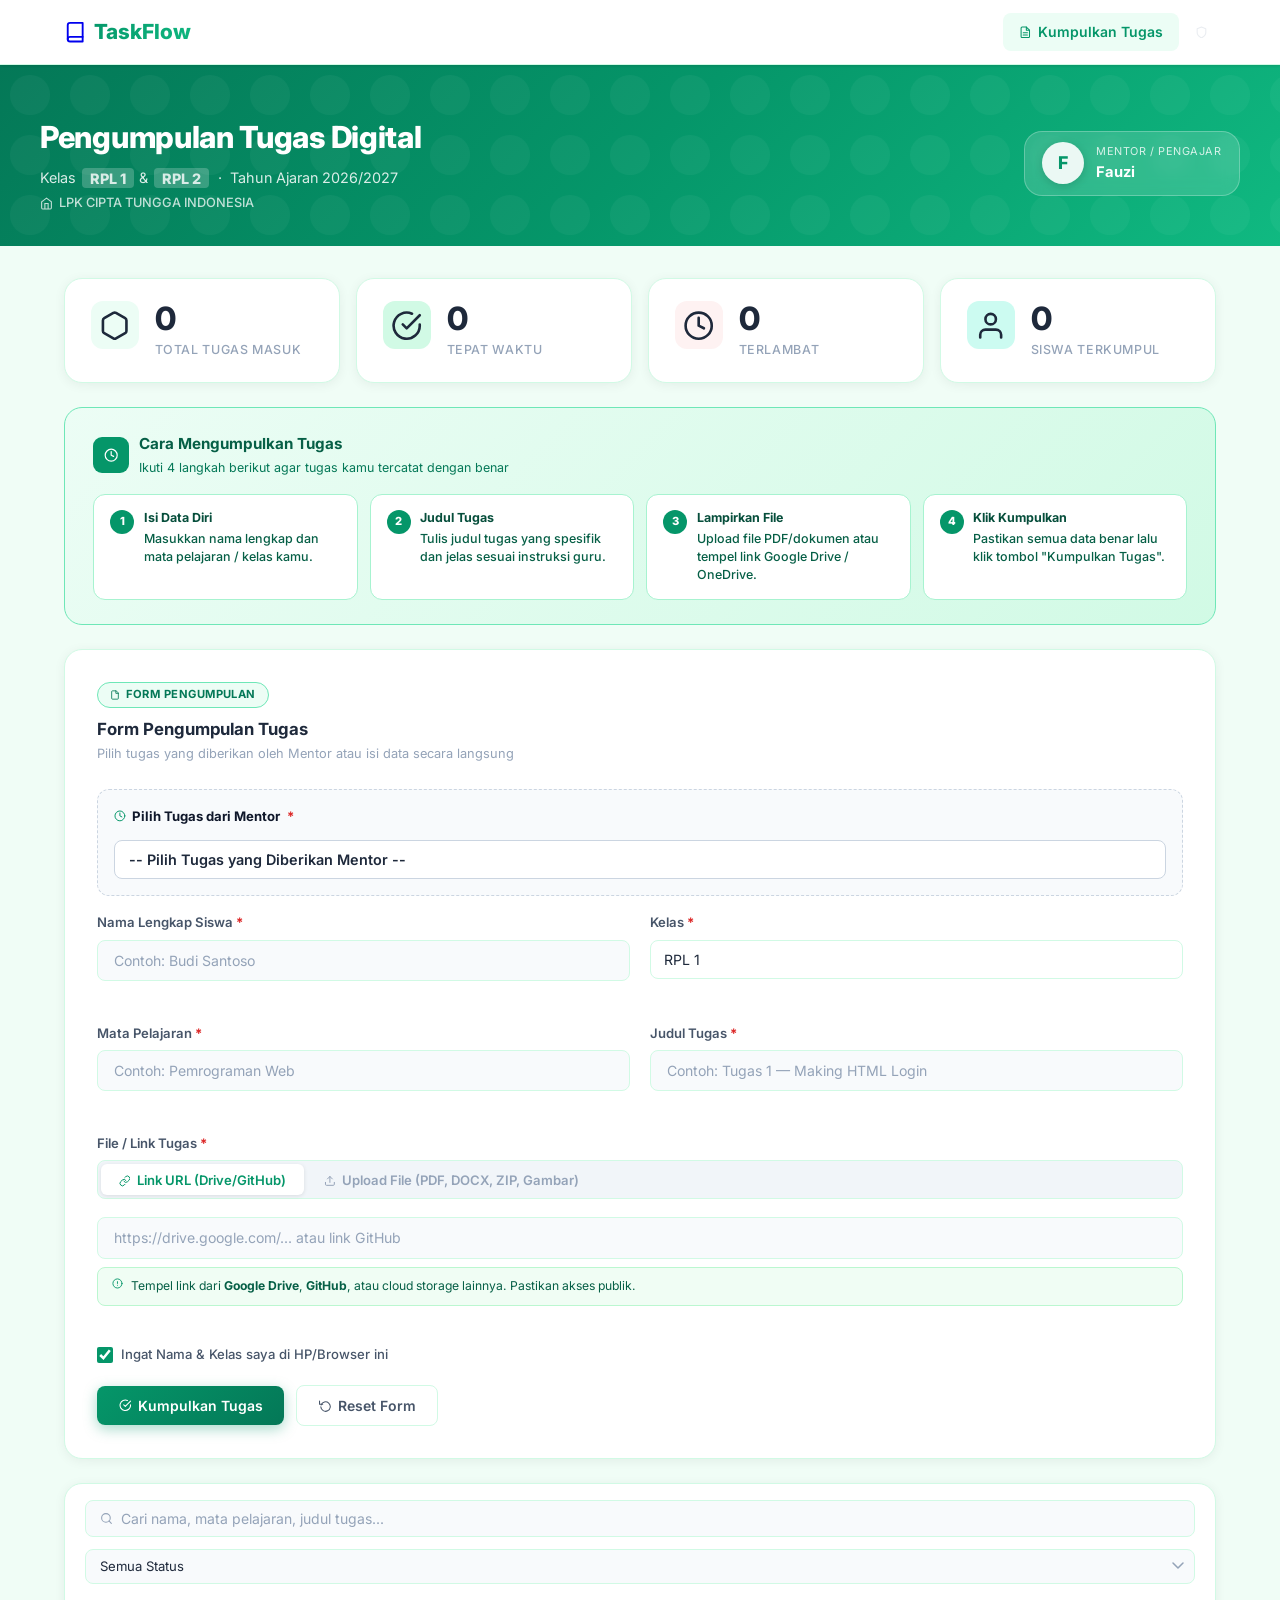
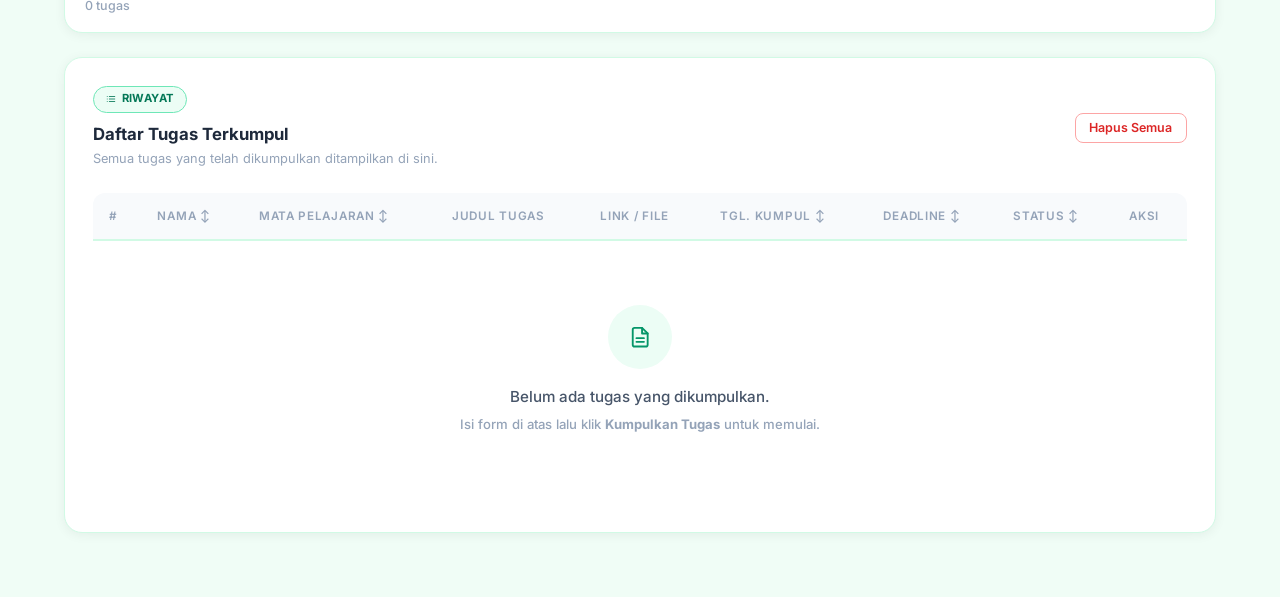
==== commit 0eee2b0e: "upgrade" ====
--- a/index.html
+++ b/index.html
@@ -368,6 +368,18 @@
             </div>
         </div>
 
+        <!-- SAVED PROFILE BANNER (JS toggle) -->
+        <div class="saved-profile-banner" id="savedProfileBanner" style="display:none;">
+            <div class="saved-profile-info">
+                <div class="saved-profile-avatar" id="savedProfileAvatar">S</div>
+                <div>
+                    <div style="font-size:0.88rem;font-weight:700;color:#065f46;" id="savedProfileText">Selamat datang kembali!</div>
+                    <div style="font-size:0.75rem;color:#047857;">Data diri tersimpan untuk kemudahan pengumpulan tugas.</div>
+                </div>
+            </div>
+            <button type="button" class="btn btn-ghost btn-sm" id="btnChangeProfile" style="color:#065f46;border-color:#a7f3d0;">Ganti Siswa</button>
+        </div>
+
         <!-- FORM SECTION -->
         <section class="card form-section">
             <div class="section-header">
@@ -377,41 +389,62 @@
                         Form Pengumpulan
                     </span>
                     <h2 class="card-title">Form Pengumpulan Tugas</h2>
-                    <p class="card-subtitle">Isi semua field yang bertanda <span class="required-mark">*</span> — pastikan data benar sebelum dikumpulkan</p>
-                </div>
-            </div>
-
-            <!-- Info strip deadline reminder -->
-            <div class="info-strip" style="margin-bottom:1.25rem;">
-                <svg class="svg-icon sm" viewBox="0 0 24 24" style="color:#d97706;flex-shrink:0;"><circle cx="12" cy="12" r="10"></circle><line x1="12" y1="8" x2="12" y2="12"></line><line x1="12" y1="16" x2="12.01" y2="16"></line></svg>
-                <span>Perhatikan deadline yang diberikan oleh mentor. Tugas yang dikumpulkan <strong>setelah deadline</strong> akan otomatis ditandai sebagai <strong>Terlambat</strong>.</span>
+                    <p class="card-subtitle">Pilih tugas yang diberikan oleh Mentor atau isi data secara langsung</p>
+                </div>
             </div>
 
             <form id="taskForm" novalidate>
                 <input type="hidden" id="editId" value="" />
 
+                <!-- SELEKSI TUGAS AKTIF -->
+                <div class="form-group span-2" style="background:#f8fafc;padding:1rem;border-radius:12px;border:1.5px dashed #cbd5e1;margin-bottom:1rem;">
+                    <label for="selectAssignment" style="color:#0f172a;font-weight:700;display:flex;align-items:center;gap:0.4rem;">
+                        <svg class="svg-icon sm" viewBox="0 0 24 24" style="color:#059669;"><circle cx="12" cy="12" r="10"></circle><polyline points="12 6 12 12 16 14"></polyline></svg>
+                        Pilih Tugas dari Mentor <span class="required-mark">*</span>
+                    </label>
+                    <select id="selectAssignment" style="width:100%;margin-top:0.4rem;font-size:0.9rem;padding:0.65rem 0.85rem;border-radius:8px;border:1px solid #cbd5e1;background:#ffffff;font-family:var(--font);font-weight:600;color:#1e293b;">
+                        <option value="">-- Loading penugasan aktif... --</option>
+                    </select>
+                    
+                    <!-- Detail Penugasan Aktif -->
+                    <div id="assignmentDetailCard" style="display:none;margin-top:0.85rem;background:#ffffff;border:1px solid #6ee7b7;border-radius:8px;padding:0.85rem 1rem;">
+                        <div style="display:flex;justify-content:space-between;align-items:center;margin-bottom:0.35rem;">
+                            <span id="assignDetailSubject" style="font-size:0.75rem;font-weight:700;color:#059669;text-transform:uppercase;letter-spacing:0.04em;">-</span>
+                            <span id="assignDetailDeadline" style="font-size:0.75rem;font-weight:700;background:#ecfdf5;color:#047857;padding:0.15rem 0.55rem;border-radius:99px;border:1px solid #a7f3d0;">Deadline: -</span>
+                        </div>
+                        <div id="assignDetailTitle" style="font-size:0.92rem;font-weight:700;color:#0f172a;">-</div>
+                        <div id="assignDetailDesc" style="font-size:0.78rem;color:#475569;margin-top:0.25rem;line-height:1.45;">-</div>
+                    </div>
+                </div>
+
                 <div class="form-grid">
-                    <!-- Nama -->
+                    <!-- Nama Lengkap -->
                     <div class="form-group">
-                        <label for="inputName">Nama Lengkap <span class="required-mark">*</span></label>
+                        <label for="inputName">Nama Lengkap Siswa <span class="required-mark">*</span></label>
                         <input type="text" id="inputName" placeholder="Contoh: Budi Santoso" autocomplete="off" maxlength="80" />
-                        <div class="field-desc">Tulis nama lengkap sesuai daftar hadir.</div>
                         <span class="field-error" id="errName"></span>
+                    </div>
+
+                    <!-- Kelas -->
+                    <div class="form-group">
+                        <label for="inputClassGroup">Kelas <span class="required-mark">*</span></label>
+                        <select id="inputClassGroup" style="width:100%;padding:0.65rem 0.85rem;border-radius:8px;border:1px solid var(--border);font-family:var(--font);font-size:0.88rem;background:white;">
+                            <option value="RPL 1">RPL 1</option>
+                            <option value="RPL 2">RPL 2</option>
+                        </select>
                     </div>
 
                     <!-- Mata Pelajaran -->
                     <div class="form-group">
-                        <label for="inputSubject">Mata Pelajaran / Kelas <span class="required-mark">*</span></label>
-                        <input type="text" id="inputSubject" placeholder="Contoh: Pemrograman Web — RPL 1" autocomplete="off" maxlength="80" />
-                        <div class="field-desc">Sertakan nama kelas (RPL 1 atau RPL 2).</div>
+                        <label for="inputSubject">Mata Pelajaran <span class="required-mark">*</span></label>
+                        <input type="text" id="inputSubject" placeholder="Contoh: Pemrograman Web" autocomplete="off" maxlength="80" />
                         <span class="field-error" id="errSubject"></span>
                     </div>
 
                     <!-- Judul Tugas -->
-                    <div class="form-group span-2">
+                    <div class="form-group">
                         <label for="inputTitle">Judul Tugas <span class="required-mark">*</span></label>
-                        <input type="text" id="inputTitle" placeholder="Contoh: Tugas 3 — Membuat Halaman Login HTML" autocomplete="off" maxlength="120" />
-                        <div class="field-desc">Tulis judul tugas secara spesifik sesuai yang diberikan mentor.</div>
+                        <input type="text" id="inputTitle" placeholder="Contoh: Tugas 1 — Making HTML Login" autocomplete="off" maxlength="120" />
                         <span class="field-error" id="errTitle"></span>
                     </div>
 
@@ -422,20 +455,20 @@
                         <div class="submit-type-toggle">
                             <button type="button" class="type-btn active" id="typeBtnUrl" data-type="url">
                                 <svg class="svg-icon sm" viewBox="0 0 24 24" style="display:inline;vertical-align:middle;margin-right:4px;"><path d="M10 13a5 5 0 0 0 7.54.54l3-3a5 5 0 0 0-7.07-7.07l-1.72 1.71"></path><path d="M14 11a5 5 0 0 0-7.54-.54l-3 3a5 5 0 0 0 7.07 7.07l1.71-1.71"></path></svg>
-                                Link URL
+                                Link URL (Drive/GitHub)
                             </button>
                             <button type="button" class="type-btn" id="typeBtnFile" data-type="file">
                                 <svg class="svg-icon sm" viewBox="0 0 24 24" style="display:inline;vertical-align:middle;margin-right:4px;"><path d="M21 15v4a2 2 0 0 1-2 2H5a2 2 0 0 1-2-2v-4"></path><polyline points="17 8 12 3 7 8"></polyline><line x1="12" y1="3" x2="12" y2="15"></line></svg>
-                                Upload File
+                                Upload File (PDF, DOCX, ZIP, Gambar)
                             </button>
                         </div>
 
                         <!-- URL input -->
                         <div id="urlInputWrap">
-                            <input type="url" id="inputLink" placeholder="https://drive.google.com/... atau link lainnya" autocomplete="off" />
+                            <input type="url" id="inputLink" placeholder="https://drive.google.com/... atau link GitHub" autocomplete="off" />
                             <div class="form-tip">
                                 <svg class="svg-icon sm" viewBox="0 0 24 24" style="color:#059669;"><circle cx="12" cy="12" r="10"></circle><line x1="12" y1="8" x2="12" y2="12"></line><line x1="12" y1="16" x2="12.01" y2="16"></line></svg>
-                                <span>Tempel link dari <strong>Google Drive</strong>, <strong>OneDrive</strong>, <strong>Dropbox</strong>, <strong>GitHub</strong>, atau platform penyimpanan lainnya. Pastikan link dapat diakses publik / anyone with link.</span>
+                                <span>Tempel link dari <strong>Google Drive</strong>, <strong>GitHub</strong>, atau cloud storage lainnya. Pastikan akses publik.</span>
                             </div>
                         </div>
 
@@ -463,43 +496,21 @@
                                 </div>
                                 <button type="button" class="file-prev-remove" id="btnRemoveFile" title="Hapus file">✕</button>
                             </div>
-                            <!-- Format chips -->
-                            <div class="format-chips">
-                                <span class="format-chip pdf">PDF</span>
-                                <span class="format-chip doc">DOC/DOCX</span>
-                                <span class="format-chip xls">XLS/XLSX</span>
-                                <span class="format-chip doc">PPT/PPTX</span>
-                                <span class="format-chip img">JPG/PNG</span>
-                                <span class="format-chip zip">ZIP/RAR</span>
-                                <span class="format-chip lain">TXT/CSV</span>
-                            </div>
                         </div>
 
                         <span class="field-error" id="errLink"></span>
                     </div>
 
-                    <!-- Tanggal Pengumpulan (Otomatis) -->
-                    <div class="form-group">
-                        <label>Tanggal &amp; Waktu Pengumpulan</label>
-                        <div class="auto-timestamp-box" style="display:flex;align-items:center;gap:0.5rem;background:#ecfdf5;border:1px solid #a7f3d0;border-radius:8px;padding:0.65rem 0.85rem;font-size:0.82rem;font-weight:600;color:#065f46;">
-                            <svg class="svg-icon sm" viewBox="0 0 24 24" style="color:#059669;flex-shrink:0;"><circle cx="12" cy="12" r="10"></circle><polyline points="12 6 12 12 16 14"></polyline></svg>
-                            <span>Otomatis tercatat saat dikumpulkan (Waktu Real-time)</span>
-                        </div>
-                        <input type="hidden" id="inputDate" />
-                    </div>
-
-                    <!-- Deadline (Ditentukan oleh Mentor) -->
-                    <div class="form-group">
-                        <label>Deadline Tugas (Ditentukan oleh Mentor)</label>
-                        <div class="auto-timestamp-box" style="display:flex;align-items:center;gap:0.5rem;background:#f0fdf4;border:1px solid #bbf7d0;border-radius:8px;padding:0.65rem 0.85rem;font-size:0.82rem;font-weight:700;color:#15803d;">
-                            <svg class="svg-icon sm" viewBox="0 0 24 24" style="color:#16a34a;flex-shrink:0;"><rect x="3" y="4" width="18" height="18" rx="2" ry="2"></rect><line x1="16" y1="2" x2="16" y2="6"></line><line x1="8" y1="2" x2="8" y2="6"></line><line x1="3" y1="10" x2="21" y2="10"></line></svg>
-                            <span id="studentDeadlineDisplayText">Sedang memuat deadline...</span>
-                        </div>
-                        <input type="hidden" id="inputDeadline" />
-                    </div>
-                </div>
-
-                <div class="form-actions">
+                    <input type="hidden" id="inputDate" />
+                    <input type="hidden" id="inputDeadline" />
+                </div>
+
+                <div style="margin-top:1rem;display:flex;align-items:center;gap:0.5rem;font-size:0.83rem;color:var(--text-secondary);">
+                    <input type="checkbox" id="chkRemember" checked style="width:16px;height:16px;accent-color:var(--accent);cursor:pointer;" />
+                    <label for="chkRemember" style="cursor:pointer;font-weight:500;">Ingat Nama &amp; Kelas saya di HP/Browser ini</label>
+                </div>
+
+                <div class="form-actions" style="margin-top:1.25rem;">
                     <button type="submit" class="btn btn-primary" id="btnSubmit">
                         <svg class="svg-icon sm" viewBox="0 0 24 24"><path d="M22 11.08V12a10 10 0 1 1-5.93-9.14"></path><polyline points="22 4 12 14.01 9 11.01"></polyline></svg>
                         <span id="btnLabel">Kumpulkan Tugas</span>
@@ -509,7 +520,7 @@
                     </button>
                     <button type="reset" class="btn btn-ghost" id="btnReset">
                         <svg class="svg-icon sm" viewBox="0 0 24 24"><polyline points="1 4 1 10 7 10"></polyline><path d="M3.51 15a9 9 0 1 0 .49-3.51"></path></svg>
-                        Reset
+                        Reset Form
                     </button>
                 </div>
             </form>
@@ -539,7 +550,7 @@
                         Riwayat
                     </span>
                     <h2 class="card-title">Daftar Tugas Terkumpul</h2>
-                    <p class="card-subtitle">Semua tugas yang telah dikumpulkan ditampilkan di sini. Klik Edit untuk mengubah data.</p>
+                    <p class="card-subtitle">Semua tugas yang telah dikumpulkan ditampilkan di sini.</p>
                 </div>
                 <div style="display:flex;gap:0.5rem;align-items:center;">
                     <button class="btn btn-danger-outline btn-sm" id="btnClearAll">Hapus Semua</button>
@@ -578,6 +589,54 @@
     <!-- TOAST -->
     <div id="toastContainer" class="toast-container" role="alert" aria-live="polite"></div>
 
+    <!-- MODAL RESI PENGUMPULAN (SUBMISSION RECEIPT) -->
+    <div class="modal-overlay" id="receiptModalOverlay" aria-hidden="true">
+        <div class="modal" style="max-width:440px;">
+            <div style="width:54px;height:54px;background:#ecfdf5;border:2px solid #6ee7b7;border-radius:50%;display:flex;align-items:center;justify-content:center;margin:0 auto 0.75rem;">
+                <svg class="svg-icon lg" viewBox="0 0 24 24" style="color:#059669;"><path d="M22 11.08V12a10 10 0 1 1-5.93-9.14"></path><polyline points="22 4 12 14.01 9 11.01"></polyline></svg>
+            </div>
+            <h3 style="font-size:1.15rem;font-weight:800;color:#065f46;">Pengumpulkan Berhasil!</h3>
+            <p style="font-size:0.8rem;color:#475569;margin-top:0.2rem;">Tugas kamu telah berhasil tercatat di sistem TaskFlow</p>
+
+            <div class="receipt-box">
+                <div class="receipt-row">
+                    <span class="receipt-label">No. Resi</span>
+                    <span class="receipt-value" id="rcptId">#TF-0000</span>
+                </div>
+                <div class="receipt-row">
+                    <span class="receipt-label">Nama Siswa</span>
+                    <span class="receipt-value" id="rcptName">-</span>
+                </div>
+                <div class="receipt-row">
+                    <span class="receipt-label">Kelas</span>
+                    <span class="receipt-value" id="rcptClass">-</span>
+                </div>
+                <div class="receipt-row">
+                    <span class="receipt-label">Mata Pelajaran</span>
+                    <span class="receipt-value" id="rcptSubject">-</span>
+                </div>
+                <div class="receipt-row">
+                    <span class="receipt-label">Judul Tugas</span>
+                    <span class="receipt-value" id="rcptTitle">-</span>
+                </div>
+                <div class="receipt-row">
+                    <span class="receipt-label">Waktu Kumpul</span>
+                    <span class="receipt-value" id="rcptDate">-</span>
+                </div>
+                <div class="receipt-row">
+                    <span class="receipt-label">Status</span>
+                    <span class="receipt-value" id="rcptStatus">-</span>
+                </div>
+            </div>
+
+            <div style="display:flex;gap:0.5rem;margin-top:1rem;">
+                <button class="btn btn-primary btn-sm" id="btnCopyReceipt" style="flex:1;">📋 Salin Bukti Pengumpulkan</button>
+                <button class="btn btn-ghost btn-sm" id="btnCloseReceipt">Tutup</button>
+            </div>
+        </div>
+    </div>
+
+
     <!-- MODAL DELETE -->
     <div class="modal-overlay" id="modalOverlay" aria-hidden="true">
         <div class="modal">
--- a/style.css
+++ b/style.css
@@ -1433,3 +1433,460 @@
     padding-top: 1rem;
 }
 
+/* =============================================
+   RESPONSIVE — TABLET (≤ 1024px)
+   ============================================= */
+@media (max-width: 1024px) {
+    .stats-grid {
+        grid-template-columns: repeat(2, 1fr);
+    }
+    .form-grid {
+        grid-template-columns: 1fr 1fr;
+    }
+    .bar-item {
+        grid-template-columns: 100px 1fr 36px;
+    }
+    .admin-grid {
+        grid-template-columns: 1fr;
+    }
+}
+
+/* =============================================
+   RESPONSIVE — MOBILE (≤ 768px)
+   ============================================= */
+@media (max-width: 768px) {
+
+    /* ---- NAV ---- */
+    .topnav-inner {
+        padding: 0 1rem;
+        height: 56px;
+    }
+    .nav-logo-text { font-size: 1.1rem; }
+    .nav-text { display: none; }
+    .nav-link {
+        padding: 0.45rem 0.6rem;
+        font-size: 0.8rem;
+    }
+
+    /* ---- PAGE HEADER ---- */
+    .page-header {
+        padding: 1.5rem 1rem 1.2rem;
+    }
+    .page-header h1 { font-size: 1.35rem; }
+    .page-header-class { font-size: 0.82rem; }
+    .page-header-top {
+        flex-direction: column;
+        align-items: flex-start;
+        gap: 0.85rem;
+    }
+    .mentor-chip {
+        align-self: flex-start;
+        padding: 0.45rem 0.75rem;
+    }
+
+    /* ---- CONTAINER ---- */
+    .container {
+        padding: 1rem 0.85rem 3rem;
+        gap: 1rem;
+    }
+
+    /* ---- CARDS ---- */
+    .card { padding: 1.1rem 1rem; }
+    .form-section { padding: 1.1rem 1rem; }
+    .card-header { margin-bottom: 1rem; }
+
+    /* ---- STATS GRID — 2 kolom di mobile ---- */
+    .stats-grid {
+        grid-template-columns: repeat(2, 1fr);
+        gap: 0.7rem;
+    }
+    .stat-card {
+        padding: 1rem 0.9rem;
+        flex-direction: column;
+        gap: 0.5rem;
+        align-items: flex-start;
+    }
+    .stat-icon-wrap { width: 38px; height: 38px; font-size: 1.1rem; }
+    .stat-number { font-size: 1.55rem; }
+    .stat-label { font-size: 0.7rem; }
+
+    /* ---- FORM ---- */
+    .form-grid {
+        grid-template-columns: 1fr;
+        gap: 0.85rem;
+    }
+    .form-group.span-2 { grid-column: span 1; }
+    .form-actions {
+        flex-direction: column;
+        align-items: stretch;
+    }
+    .form-actions .btn {
+        width: 100%;
+        justify-content: center;
+    }
+
+    /* ---- GUIDE STEPS ---- */
+    .guide-steps {
+        flex-direction: column;
+        gap: 0.6rem;
+    }
+    .guide-banner { padding: 1rem 1.1rem; }
+    .guide-banner-header { margin-bottom: 0.75rem; }
+
+    /* ---- SEARCH BAR ---- */
+    .search-filter-bar {
+        flex-direction: column;
+        gap: 0.6rem;
+        align-items: stretch;
+        padding: 0.85rem;
+    }
+    .search-wrapper { min-width: unset; }
+    .filter-select { min-width: unset; width: 100%; }
+
+    /* ---- TABLE → CARD VIEW di mobile ---- */
+    .table-wrapper { overflow-x: unset; }
+    table, thead, tbody, th, td, tr { display: block; }
+    thead { display: none; } /* sembunyikan header tabel */
+    tbody tr {
+        background: var(--bg-card);
+        border: 1px solid var(--border);
+        border-radius: var(--radius-md);
+        margin-bottom: 0.75rem;
+        padding: 0.85rem 1rem;
+        box-shadow: var(--shadow-sm);
+        position: relative;
+    }
+    tbody tr:hover { background: #f8faff; }
+    td {
+        display: flex;
+        justify-content: space-between;
+        align-items: center;
+        padding: 0.35rem 0;
+        border-bottom: 1px dashed #f1f5f9;
+        font-size: 0.83rem;
+        gap: 0.5rem;
+    }
+    td:last-child { border-bottom: none; }
+    td::before {
+        content: attr(data-label);
+        font-size: 0.7rem;
+        font-weight: 700;
+        text-transform: uppercase;
+        letter-spacing: 0.05em;
+        color: var(--text-muted);
+        white-space: nowrap;
+        flex-shrink: 0;
+        min-width: 80px;
+    }
+    /* Action buttons di mobile */
+    .action-group {
+        width: 100%;
+        justify-content: flex-end;
+    }
+
+    /* ---- TOAST ---- */
+    .toast-container {
+        bottom: 1rem;
+        right: 0.75rem;
+        left: 0.75rem;
+    }
+    .toast {
+        min-width: unset;
+        max-width: 100%;
+        width: 100%;
+        font-size: 0.82rem;
+    }
+
+    /* ---- MODAL ---- */
+    .modal {
+        padding: 1.5rem 1.2rem;
+        max-width: 95%;
+    }
+
+    /* ---- ADMIN HEADER ---- */
+    .admin-header-top {
+        flex-direction: column;
+        align-items: flex-start;
+        gap: 0.75rem;
+    }
+    .admin-header-top > div:last-child {
+        width: 100%;
+        justify-content: space-between;
+    }
+    .header-meta {
+        flex-wrap: wrap;
+        gap: 0.35rem;
+    }
+    .header-meta-item { font-size: 0.7rem; }
+
+    /* ---- SECTION HEADER ---- */
+    .section-header {
+        flex-direction: column;
+        align-items: flex-start;
+        gap: 0.5rem;
+    }
+    .section-header > div:last-child {
+        width: 100%;
+        display: flex;
+        gap: 0.5rem;
+    }
+    .section-header .btn-sm { flex: 1; justify-content: center; }
+
+    /* ---- INFO STRIP ---- */
+    .info-strip {
+        font-size: 0.78rem;
+        padding: 0.65rem 0.85rem;
+    }
+
+    /* ---- SIGNATURE CARD ---- */
+    .sig-canvas-area { padding: 0.75rem 0; }
+    .sig-tools {
+        flex-direction: column;
+        gap: 0.5rem;
+    }
+    canvas#sigCanvas {
+        width: 100% !important;
+        height: 160px !important;
+    }
+
+    /* ---- DONUT CHART ---- */
+    .donut-wrap {
+        flex-direction: column;
+        align-items: flex-start;
+        gap: 1rem;
+    }
+
+    /* ---- BAR CHART ---- */
+    .bar-item {
+        grid-template-columns: 90px 1fr 32px;
+        gap: 0.5rem;
+    }
+    .bar-label { font-size: 0.73rem; }
+
+    /* ---- ADMIN GRID ---- */
+    .admin-grid { grid-template-columns: 1fr; }
+
+    /* ---- STUDENT LIST ---- */
+    .student-reg-form {
+        flex-direction: column;
+        gap: 0.5rem;
+    }
+    .student-reg-form input { width: 100%; }
+    .student-reg-form .btn { width: 100%; justify-content: center; }
+
+    /* ---- SUBMIT TYPE TOGGLE ---- */
+    .submit-type-toggle {
+        flex-direction: row;
+    }
+    .type-btn { flex: 1; justify-content: center; font-size: 0.8rem; }
+
+    /* ---- FILE DROPZONE ---- */
+    .dropzone { padding: 1.5rem 1rem; }
+
+    /* ---- RESULT COUNT BAR ---- */
+    .result-count-bar {
+        flex-direction: column;
+        align-items: flex-start;
+        gap: 0.5rem;
+    }
+
+    /* ---- BULK ACTION BAR ---- */
+    .bulk-bar {
+        flex-direction: column;
+        gap: 0.5rem;
+        align-items: stretch;
+        padding: 0.75rem 1rem;
+    }
+    .bulk-bar .btn { width: 100%; justify-content: center; }
+}
+
+/* =============================================
+   RESPONSIVE — SMALL MOBILE (≤ 480px)
+   ============================================= */
+@media (max-width: 480px) {
+    /* Stats jadi 1 kolom di layar sangat kecil */
+    .stats-grid {
+        grid-template-columns: repeat(2, 1fr);
+    }
+    .stat-number { font-size: 1.35rem; }
+    .page-header h1 { font-size: 1.2rem; }
+    .card { padding: 0.9rem 0.85rem; }
+    .form-section { padding: 0.9rem 0.85rem; }
+}
+}
+
+/* =============================================
+   ADMIN TABBED NAVIGATION & NEW UI COMPONENTS
+   ============================================= */
+.admin-tabs-nav {
+    display: flex;
+    gap: 0.5rem;
+    border-bottom: 2px solid var(--border);
+    margin-bottom: 1.5rem;
+    overflow-x: auto;
+    padding-bottom: 2px;
+}
+.admin-tab-btn {
+    background: transparent;
+    border: none;
+    border-bottom: 3px solid transparent;
+    padding: 0.75rem 1.25rem;
+    font-size: 0.88rem;
+    font-weight: 700;
+    font-family: var(--font);
+    color: var(--text-muted);
+    cursor: pointer;
+    display: flex;
+    align-items: center;
+    gap: 0.5rem;
+    transition: all var(--transition);
+    white-space: nowrap;
+    border-radius: var(--radius-sm) var(--radius-sm) 0 0;
+}
+.admin-tab-btn:hover {
+    color: var(--accent-dark);
+    background: var(--accent-bg);
+}
+.admin-tab-btn.active {
+    color: var(--accent);
+    border-bottom-color: var(--accent);
+    background: #ffffff;
+}
+.admin-tab-badge {
+    background: #e2e8f0;
+    color: var(--text-secondary);
+    font-size: 0.7rem;
+    padding: 0.1rem 0.5rem;
+    border-radius: 99px;
+    font-weight: 700;
+}
+.admin-tab-btn.active .admin-tab-badge {
+    background: var(--accent-bg);
+    color: var(--accent);
+}
+
+.tab-content {
+    display: none;
+    animation: tabFadeIn 0.25s ease;
+}
+.tab-content.active {
+    display: block;
+}
+@keyframes tabFadeIn {
+    from { opacity: 0; transform: translateY(4px); }
+    to { opacity: 1; transform: translateY(0); }
+}
+
+/* Active Assignment Cards */
+.assignments-grid {
+    display: grid;
+    grid-template-columns: repeat(auto-fill, minmax(320px, 1fr));
+    gap: 1.25rem;
+}
+.assignment-card {
+    background: #ffffff;
+    border: 1px solid var(--border);
+    border-radius: var(--radius-md);
+    padding: 1.25rem;
+    display: flex;
+    flex-direction: column;
+    gap: 0.75rem;
+    box-shadow: var(--shadow-sm);
+    transition: all var(--transition);
+    position: relative;
+}
+.assignment-card:hover {
+    box-shadow: var(--shadow-md);
+    border-color: var(--accent-light);
+}
+.assignment-card-header {
+    display: flex;
+    justify-content: space-between;
+    align-items: flex-start;
+    gap: 0.5rem;
+}
+.assignment-title {
+    font-size: 1rem;
+    font-weight: 700;
+    color: var(--text-primary);
+    line-height: 1.3;
+}
+.assignment-subject {
+    font-size: 0.78rem;
+    color: var(--text-muted);
+    font-weight: 600;
+}
+.assignment-meta-list {
+    display: flex;
+    flex-direction: column;
+    gap: 0.35rem;
+    font-size: 0.78rem;
+    color: var(--text-secondary);
+    background: #f8fafc;
+    padding: 0.65rem 0.85rem;
+    border-radius: var(--radius-sm);
+}
+.assignment-desc {
+    font-size: 0.8rem;
+    color: var(--text-secondary);
+    line-height: 1.45;
+}
+
+/* Student Profile Welcome Banner */
+.saved-profile-banner {
+    background: linear-gradient(135deg, #ecfdf5, #d1fae5);
+    border: 1px solid #a7f3d0;
+    border-radius: var(--radius-md);
+    padding: 0.85rem 1.1rem;
+    display: flex;
+    align-items: center;
+    justify-content: space-between;
+    gap: 1rem;
+    margin-bottom: 1.25rem;
+}
+.saved-profile-info {
+    display: flex;
+    align-items: center;
+    gap: 0.75rem;
+}
+.saved-profile-avatar {
+    width: 38px;
+    height: 38px;
+    background: var(--accent);
+    color: white;
+    font-weight: 800;
+    font-size: 0.9rem;
+    border-radius: 50%;
+    display: flex;
+    align-items: center;
+    justify-content: center;
+}
+
+/* Submission Receipt Modal */
+.receipt-box {
+    background: #f8fafc;
+    border: 1.5px dashed #cbd5e1;
+    border-radius: var(--radius-md);
+    padding: 1.25rem;
+    margin: 1rem 0;
+    text-align: left;
+}
+.receipt-row {
+    display: flex;
+    justify-content: space-between;
+    padding: 0.4rem 0;
+    border-bottom: 1px solid #e2e8f0;
+    font-size: 0.82rem;
+}
+.receipt-row:last-child {
+    border-bottom: none;
+}
+.receipt-label {
+    color: var(--text-muted);
+    font-weight: 500;
+}
+.receipt-value {
+    font-weight: 700;
+    color: var(--text-primary);
+    text-align: right;
+}
